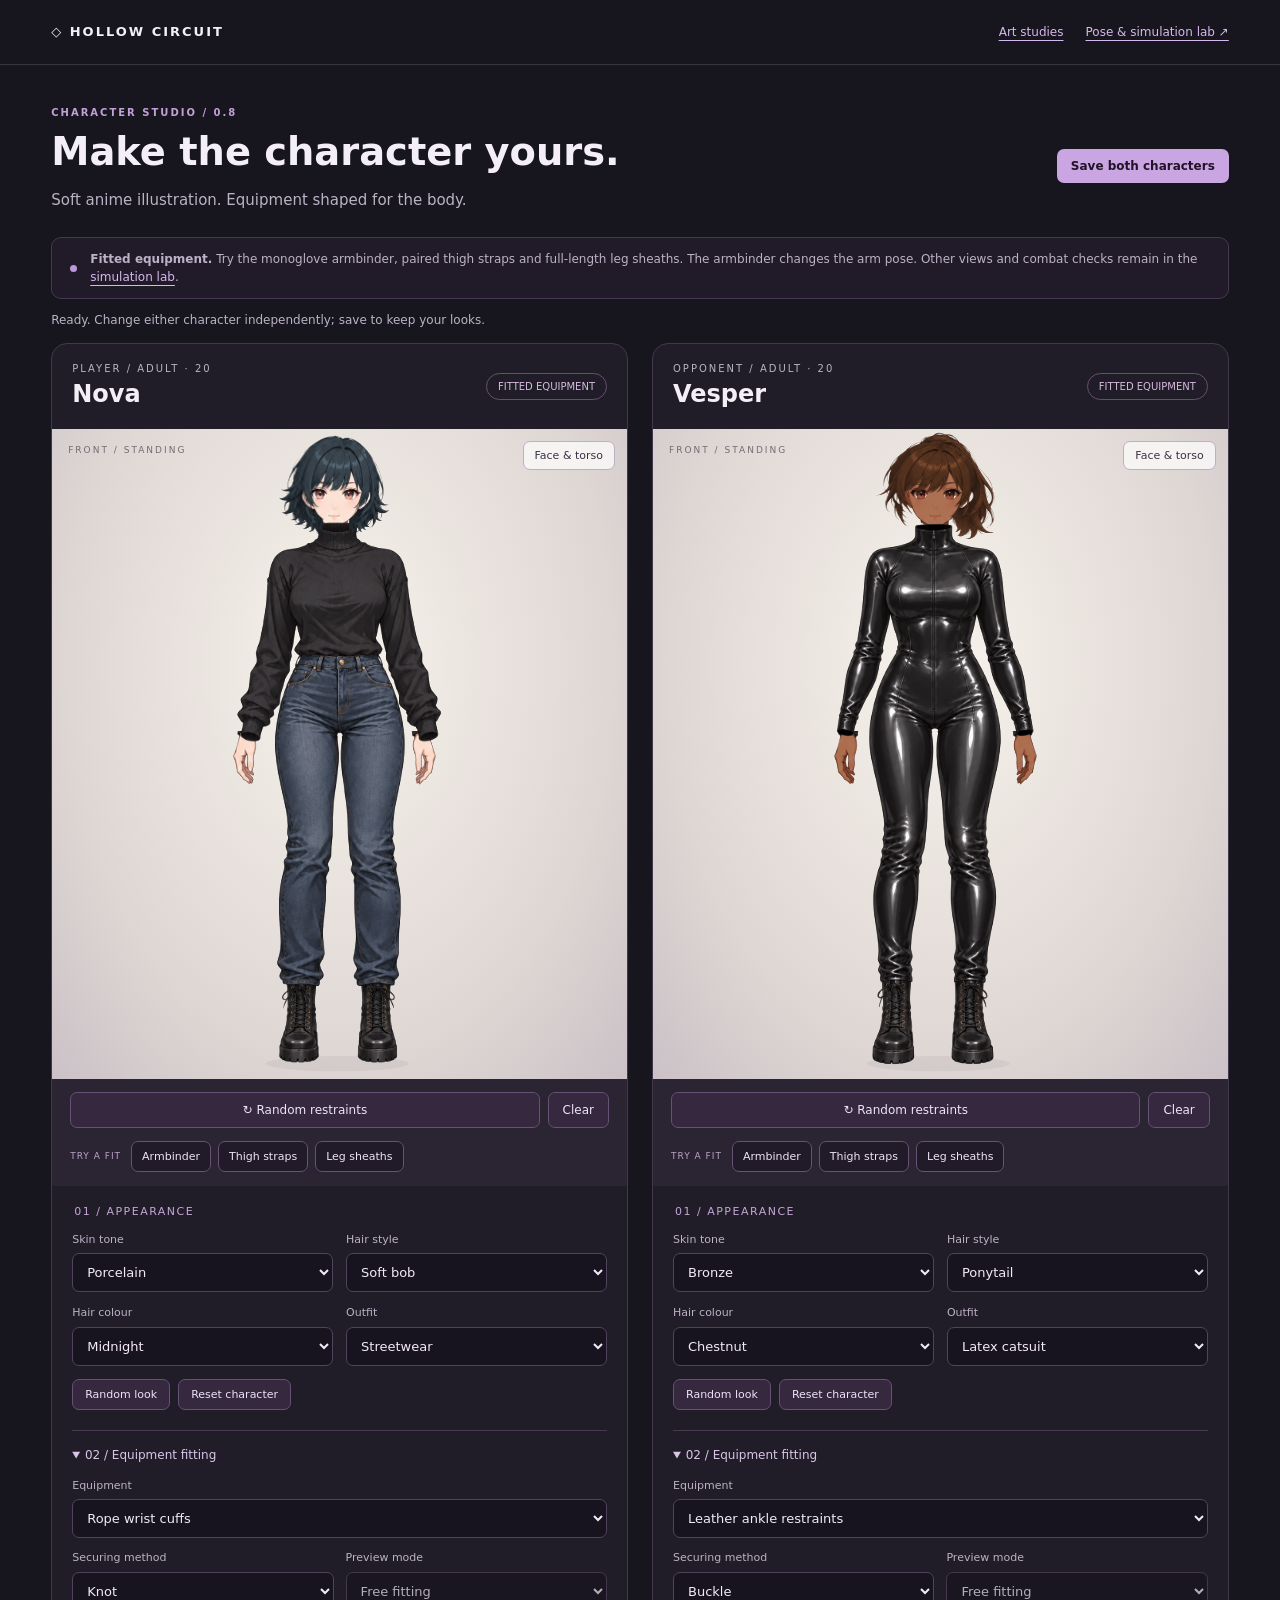
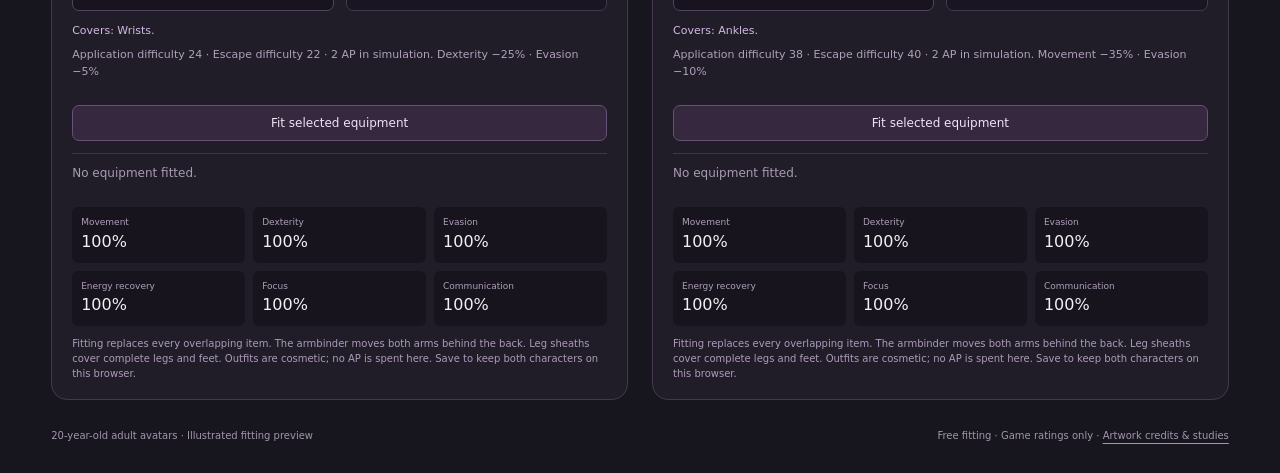
==== studio.html @ 05621943 "Replace generic bands with anatomical equipment and matching arm poses" ====
<!doctype html>
<html lang="en"><head><meta charset="utf-8"><meta name="viewport" content="width=device-width, initial-scale=1"><meta name="theme-color" content="#17151d"><title>Illustrated Studio · Hollow Circuit</title><link rel="stylesheet" href="studio.css?v=0.8"></head>
<body><header><a href="./">◇ HOLLOW CIRCUIT</a><nav><a href="previews/neutral-wardrobe.html">Art studies</a><a href="./">Pose & simulation lab ↗</a></nav></header>
<main><div class="intro"><div><p class="eyebrow">CHARACTER STUDIO / 0.8</p><h1>Make the character yours.</h1><p>Soft anime illustration. Equipment shaped for the body.</p></div><button id="save" class="primary" disabled>Save both characters</button></div>
<div class="studio-note"><span class="dot"></span><p><strong>Fitted equipment.</strong> Try the monoglove armbinder, paired thigh straps and full-length leg sheaths. The armbinder changes the arm pose. Other views and combat checks remain in the <a href="./">simulation lab</a>.</p></div>
<p id="status" role="status">Loading illustration layers…</p><button id="retry" hidden>Retry loading</button><div id="characters" class="characters"></div>
<noscript><p>Enable JavaScript to customize the characters. The <a href="previews/neutral-wardrobe.html">art studies</a> are available without it.</p></noscript>
<footer><span>20-year-old adult avatars · Illustrated fitting preview</span><span>Free fitting · Game ratings only · <a href="previews/neutral-wardrobe.html">Artwork credits & studies</a></span></footer></main>
<script src="wardrobe.js?v=0.6"></script><script src="restraints.js?v=0.6"></script><script src="fitted-equipment.js?v=0.8"></script><script src="illustrated-avatar.js?v=0.8"></script><script src="studio.js?v=0.8"></script></body></html>
---- studio.css ----
*{box-sizing:border-box}body{margin:0;background:#17151d;color:#f4eff7;font:15px/1.5 system-ui,sans-serif}a{color:#d7b8ee;text-underline-offset:4px}header{display:flex;justify-content:space-between;align-items:center;gap:20px;padding:22px 4vw;border-bottom:1px solid #39323f}header>a{color:#f4eff7;font-size:13px;font-weight:700;letter-spacing:2px;text-decoration:none}nav{display:flex;gap:22px;font-size:12px}main{max-width:1500px;margin:auto;padding:30px 4vw}.intro{display:flex;justify-content:space-between;align-items:center;gap:20px}.eyebrow{color:#c1a1d6;font-size:10px;letter-spacing:2px;font-weight:700}h1{font-size:clamp(28px,3vw,43px);line-height:1.15;margin:10px 0}p{color:#bcb2c6}.intro p:last-child{margin-bottom:26px}.studio-note{display:flex;align-items:center;gap:13px;border:1px solid #46384f;background:#211b29;border-radius:10px;padding:12px 18px;font-size:12px}.studio-note p{margin:0}.dot{width:7px;height:7px;background:#ba99d4;border-radius:50%;flex-shrink:0}#status{font-size:12px;min-height:20px}.characters{display:grid;grid-template-columns:repeat(2,minmax(0,1fr));gap:24px}.character{min-width:0;border:1px solid #42384c;border-radius:16px;overflow:hidden;background:#211d28}.card-head{display:flex;align-items:center;justify-content:space-between;padding:17px 20px}.card-head h2{font-size:24px;margin:0}.card-head p{margin:0;font-size:10px;letter-spacing:2px}.badge{border:1px solid #64516e;border-radius:20px;padding:5px 11px;font-size:10px;color:#d6badf}.stage{position:relative;display:flex;justify-content:center;background:radial-gradient(ellipse at 50% 36%,#f7f3ec 0,#ded6d3 68%,#cbc1c7 100%);height:650px;overflow:hidden}.stage svg{width:100%;height:100%;display:block}.stage-label{position:absolute;left:16px;top:15px;color:#776975;font-size:9px;letter-spacing:2px;pointer-events:none}.zoom{position:absolute;right:12px;top:12px;background:#ffffffb8;color:#3d3045;border-color:#bcb0c3;font-size:11px;padding:7px 11px}.preview-actions{display:flex;gap:8px;padding:13px 18px;background:#2b2433}.preview-actions button:first-child{flex:1}.editor{padding:18px 20px}fieldset{border:0;padding:0;margin:0 0 20px;min-width:0}legend{font-size:11px;text-transform:uppercase;letter-spacing:1.5px;color:#c4a6d8;margin-bottom:11px}.controls{display:grid;grid-template-columns:1fr 1fr;gap:13px}label{display:flex;flex-direction:column;gap:5px;font-size:11px;color:#bdb0c7}select{width:100%;min-width:0;padding:10px 30px 10px 10px;border:1px solid #51435d;border-radius:7px;background:#18141f;color:#f3eaf9;font:13px system-ui}button{border:1px solid #655274;border-radius:7px;background:#35283f;color:#efe4f6;padding:10px 14px;font:12px system-ui;cursor:pointer}button:hover{background:#4c385c}button:disabled{opacity:.45;cursor:wait}.primary{background:#c9a5e2;color:#211329;border:0;font-weight:700}.primary:hover{background:#dfc0f3}.small-actions{display:flex;gap:8px;margin-top:13px}.small-actions button{font-size:11px;padding:8px 12px}button:focus-visible,a:focus-visible,select:focus-visible,summary:focus-visible{outline:3px solid #e5c5fc;outline-offset:3px}.equipment-heading{font-size:12px;margin:0 0 10px}.fit-row{display:grid;grid-template-columns:1fr 1fr;gap:12px}.fit-row label:first-child{grid-column:1/-1}.fit-button{width:100%;margin:12px 0}.rating{font-size:11px;color:#afa0ba;margin:5px 0 12px;min-height:34px}.equipped{padding:0;margin:0;list-style:none}.equipped li{display:flex;align-items:center;justify-content:space-between;gap:8px;padding:10px 0;border-top:1px solid #403447;font-size:12px}.equipped small{display:block;font-size:10px;color:#b5a6bf}.equipped button{padding:6px 9px;font-size:11px;background:transparent}.empty{font-size:12px;color:#a99ab3;padding:9px 0}.stats{display:grid;grid-template-columns:repeat(3,1fr);gap:8px;margin:15px 0 0}.stat{padding:9px;background:#18141e;border-radius:6px}.stat span{display:block;color:#ae9fba;font-size:9px}.stat strong{font-size:16px;font-weight:500}.editor details{border-top:1px solid #47394f;padding-top:15px}.editor summary{cursor:pointer;font-size:12px;color:#dac5e9;margin-bottom:14px}.helper{font-size:10px;color:#ac9bb9;margin-bottom:0}footer{display:flex;justify-content:space-between;gap:15px;margin-top:28px;font-size:10px;color:#a395ae}footer a{color:inherit}@media(min-width:1400px){.stage{height:720px}}@media(max-width:800px){header{align-items:flex-start}nav{flex-direction:column;gap:6px;text-align:right}.characters{grid-template-columns:1fr;max-width:590px;margin:auto}.stage{height:640px}.intro{align-items:flex-start}.intro .primary{margin-top:12px;max-width:120px}.studio-note{align-items:flex-start}main{padding:24px 14px}footer{flex-direction:column}}@media(max-width:400px){.stage{height:570px}.editor{padding:16px}.intro{flex-direction:column;gap:0}.intro .primary{max-width:none;margin:0 0 20px}.card-head{padding:14px 16px}nav{font-size:10px}header>a{font-size:11px;max-width:160px}.stats{gap:5px}}
.quick-fit{display:flex;align-items:center;flex-wrap:wrap;gap:7px;padding:0 18px 14px;background:#2b2433}.quick-fit>span{font-size:9px;letter-spacing:1px;color:#baa5c8;margin-right:3px}.quick-fit button{padding:8px 10px;font-size:11px;background:#201a29}.quick-fit button[aria-pressed=true]{background:#c9a5e2;color:#24182c}.coverage{color:#d3b9e3;font-size:11px;margin:12px 0 8px}.equipment-detail{margin:0 0 16px}.equipment-detail img{display:block;width:100%;max-height:420px;object-fit:contain;background:#d9d1d5;border-radius:9px}.equipment-detail p{font-size:11px}.equipment-detail details{border:1px solid #51415d;padding:12px;border-radius:9px}.equipment-detail summary{margin:0}.equipment-detail details[open] summary{margin-bottom:12px}
.rear-inset{position:absolute;right:12px;top:75px;width:92px;background:#eae3e6e8;border:1px solid #baabbf;padding:7px;box-shadow:0 4px 18px #38293c15}.rear-inset:hover{background:#f6f0f5}.rear-inset img{width:100%;height:175px;object-fit:contain;display:block}.rear-inset span{display:block;font-size:8px;color:#65526d;line-height:1.4;margin-top:6px}.rear-inset[hidden]{display:none}@media(max-width:500px){.rear-inset{width:64px;right:7px;top:68px;padding:5px}.rear-inset img{height:120px}.rear-inset span{font-size:7px}}
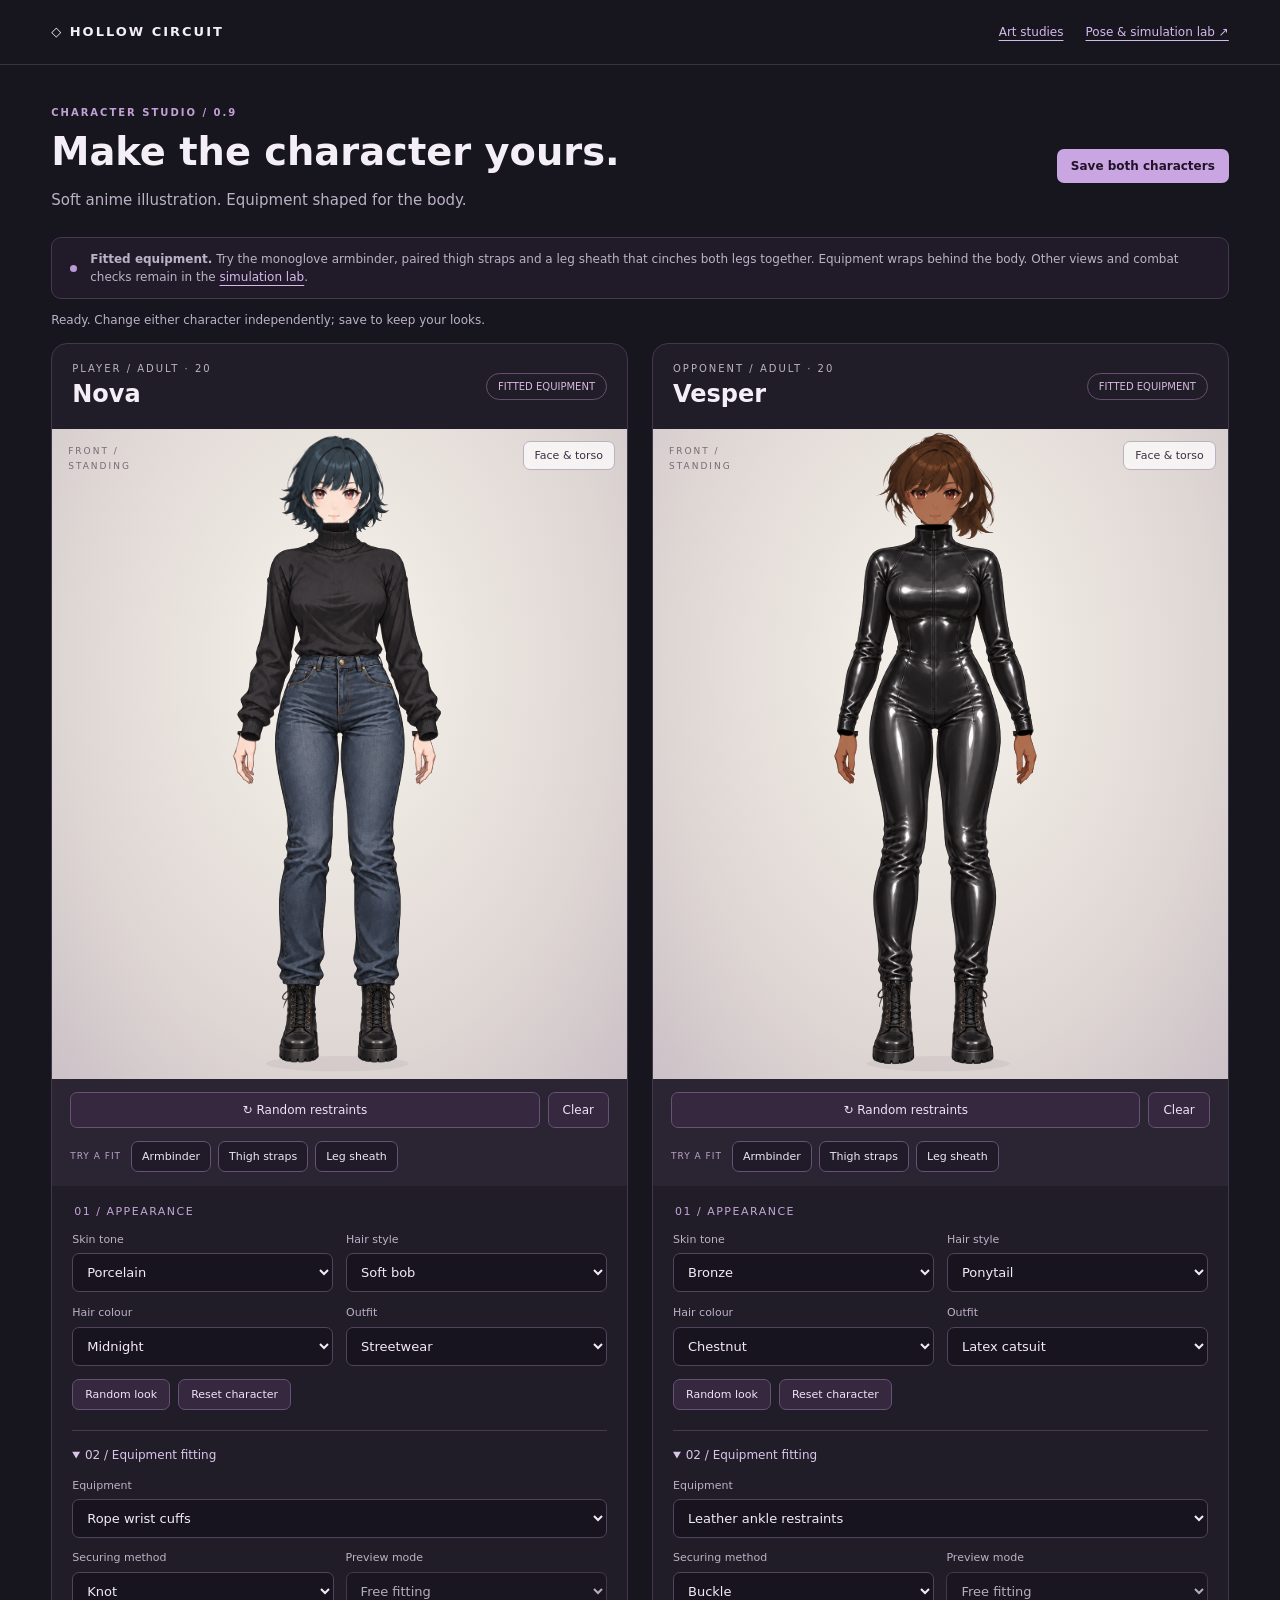
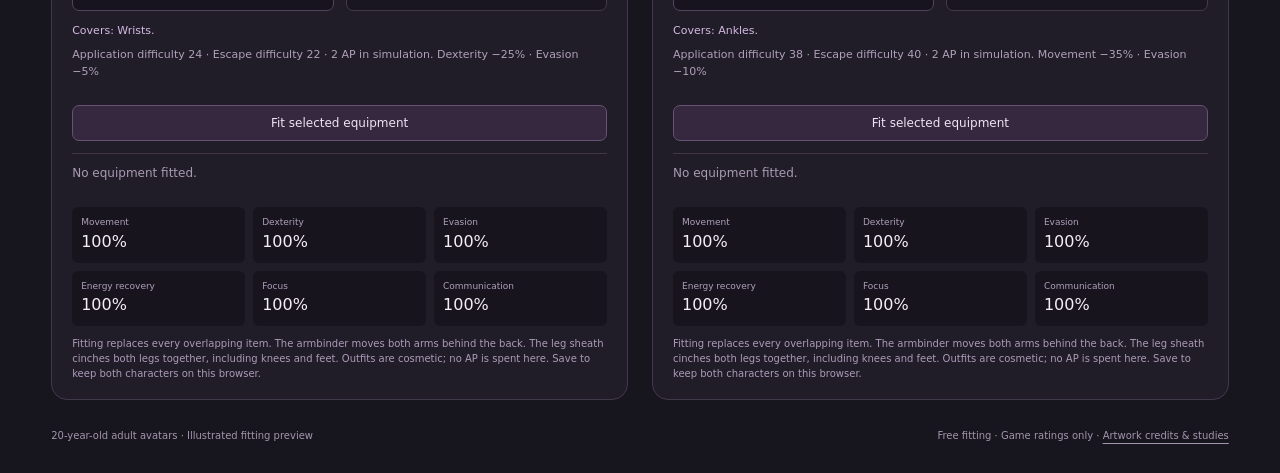
==== commit 8370a9df: "Fix equipment occlusion and cinch the full leg sheath" ====
--- a/studio.html
+++ b/studio.html
@@ -1,9 +1,9 @@
 <!doctype html>
-<html lang="en"><head><meta charset="utf-8"><meta name="viewport" content="width=device-width, initial-scale=1"><meta name="theme-color" content="#17151d"><title>Illustrated Studio · Hollow Circuit</title><link rel="stylesheet" href="studio.css?v=0.8"></head>
+<html lang="en"><head><meta charset="utf-8"><meta name="viewport" content="width=device-width, initial-scale=1"><meta name="theme-color" content="#17151d"><title>Illustrated Studio · Hollow Circuit</title><link rel="stylesheet" href="studio.css?v=0.9"></head>
 <body><header><a href="./">◇ HOLLOW CIRCUIT</a><nav><a href="previews/neutral-wardrobe.html">Art studies</a><a href="./">Pose & simulation lab ↗</a></nav></header>
-<main><div class="intro"><div><p class="eyebrow">CHARACTER STUDIO / 0.8</p><h1>Make the character yours.</h1><p>Soft anime illustration. Equipment shaped for the body.</p></div><button id="save" class="primary" disabled>Save both characters</button></div>
-<div class="studio-note"><span class="dot"></span><p><strong>Fitted equipment.</strong> Try the monoglove armbinder, paired thigh straps and full-length leg sheaths. The armbinder changes the arm pose. Other views and combat checks remain in the <a href="./">simulation lab</a>.</p></div>
+<main><div class="intro"><div><p class="eyebrow">CHARACTER STUDIO / 0.9</p><h1>Make the character yours.</h1><p>Soft anime illustration. Equipment shaped for the body.</p></div><button id="save" class="primary" disabled>Save both characters</button></div>
+<div class="studio-note"><span class="dot"></span><p><strong>Fitted equipment.</strong> Try the monoglove armbinder, paired thigh straps and a leg sheath that cinches both legs together. Equipment wraps behind the body. Other views and combat checks remain in the <a href="./">simulation lab</a>.</p></div>
 <p id="status" role="status">Loading illustration layers…</p><button id="retry" hidden>Retry loading</button><div id="characters" class="characters"></div>
 <noscript><p>Enable JavaScript to customize the characters. The <a href="previews/neutral-wardrobe.html">art studies</a> are available without it.</p></noscript>
 <footer><span>20-year-old adult avatars · Illustrated fitting preview</span><span>Free fitting · Game ratings only · <a href="previews/neutral-wardrobe.html">Artwork credits & studies</a></span></footer></main>
-<script src="wardrobe.js?v=0.6"></script><script src="restraints.js?v=0.6"></script><script src="fitted-equipment.js?v=0.8"></script><script src="illustrated-avatar.js?v=0.8"></script><script src="studio.js?v=0.8"></script></body></html>
+<script src="wardrobe.js?v=0.6"></script><script src="restraints.js?v=0.6"></script><script src="fitted-equipment.js?v=0.9"></script><script src="illustrated-avatar.js?v=0.9"></script><script src="studio.js?v=0.9"></script></body></html>
--- a/studio.css
+++ b/studio.css
@@ -1,3 +1,4 @@
 *{box-sizing:border-box}body{margin:0;background:#17151d;color:#f4eff7;font:15px/1.5 system-ui,sans-serif}a{color:#d7b8ee;text-underline-offset:4px}header{display:flex;justify-content:space-between;align-items:center;gap:20px;padding:22px 4vw;border-bottom:1px solid #39323f}header>a{color:#f4eff7;font-size:13px;font-weight:700;letter-spacing:2px;text-decoration:none}nav{display:flex;gap:22px;font-size:12px}main{max-width:1500px;margin:auto;padding:30px 4vw}.intro{display:flex;justify-content:space-between;align-items:center;gap:20px}.eyebrow{color:#c1a1d6;font-size:10px;letter-spacing:2px;font-weight:700}h1{font-size:clamp(28px,3vw,43px);line-height:1.15;margin:10px 0}p{color:#bcb2c6}.intro p:last-child{margin-bottom:26px}.studio-note{display:flex;align-items:center;gap:13px;border:1px solid #46384f;background:#211b29;border-radius:10px;padding:12px 18px;font-size:12px}.studio-note p{margin:0}.dot{width:7px;height:7px;background:#ba99d4;border-radius:50%;flex-shrink:0}#status{font-size:12px;min-height:20px}.characters{display:grid;grid-template-columns:repeat(2,minmax(0,1fr));gap:24px}.character{min-width:0;border:1px solid #42384c;border-radius:16px;overflow:hidden;background:#211d28}.card-head{display:flex;align-items:center;justify-content:space-between;padding:17px 20px}.card-head h2{font-size:24px;margin:0}.card-head p{margin:0;font-size:10px;letter-spacing:2px}.badge{border:1px solid #64516e;border-radius:20px;padding:5px 11px;font-size:10px;color:#d6badf}.stage{position:relative;display:flex;justify-content:center;background:radial-gradient(ellipse at 50% 36%,#f7f3ec 0,#ded6d3 68%,#cbc1c7 100%);height:650px;overflow:hidden}.stage svg{width:100%;height:100%;display:block}.stage-label{position:absolute;left:16px;top:15px;color:#776975;font-size:9px;letter-spacing:2px;pointer-events:none}.zoom{position:absolute;right:12px;top:12px;background:#ffffffb8;color:#3d3045;border-color:#bcb0c3;font-size:11px;padding:7px 11px}.preview-actions{display:flex;gap:8px;padding:13px 18px;background:#2b2433}.preview-actions button:first-child{flex:1}.editor{padding:18px 20px}fieldset{border:0;padding:0;margin:0 0 20px;min-width:0}legend{font-size:11px;text-transform:uppercase;letter-spacing:1.5px;color:#c4a6d8;margin-bottom:11px}.controls{display:grid;grid-template-columns:1fr 1fr;gap:13px}label{display:flex;flex-direction:column;gap:5px;font-size:11px;color:#bdb0c7}select{width:100%;min-width:0;padding:10px 30px 10px 10px;border:1px solid #51435d;border-radius:7px;background:#18141f;color:#f3eaf9;font:13px system-ui}button{border:1px solid #655274;border-radius:7px;background:#35283f;color:#efe4f6;padding:10px 14px;font:12px system-ui;cursor:pointer}button:hover{background:#4c385c}button:disabled{opacity:.45;cursor:wait}.primary{background:#c9a5e2;color:#211329;border:0;font-weight:700}.primary:hover{background:#dfc0f3}.small-actions{display:flex;gap:8px;margin-top:13px}.small-actions button{font-size:11px;padding:8px 12px}button:focus-visible,a:focus-visible,select:focus-visible,summary:focus-visible{outline:3px solid #e5c5fc;outline-offset:3px}.equipment-heading{font-size:12px;margin:0 0 10px}.fit-row{display:grid;grid-template-columns:1fr 1fr;gap:12px}.fit-row label:first-child{grid-column:1/-1}.fit-button{width:100%;margin:12px 0}.rating{font-size:11px;color:#afa0ba;margin:5px 0 12px;min-height:34px}.equipped{padding:0;margin:0;list-style:none}.equipped li{display:flex;align-items:center;justify-content:space-between;gap:8px;padding:10px 0;border-top:1px solid #403447;font-size:12px}.equipped small{display:block;font-size:10px;color:#b5a6bf}.equipped button{padding:6px 9px;font-size:11px;background:transparent}.empty{font-size:12px;color:#a99ab3;padding:9px 0}.stats{display:grid;grid-template-columns:repeat(3,1fr);gap:8px;margin:15px 0 0}.stat{padding:9px;background:#18141e;border-radius:6px}.stat span{display:block;color:#ae9fba;font-size:9px}.stat strong{font-size:16px;font-weight:500}.editor details{border-top:1px solid #47394f;padding-top:15px}.editor summary{cursor:pointer;font-size:12px;color:#dac5e9;margin-bottom:14px}.helper{font-size:10px;color:#ac9bb9;margin-bottom:0}footer{display:flex;justify-content:space-between;gap:15px;margin-top:28px;font-size:10px;color:#a395ae}footer a{color:inherit}@media(min-width:1400px){.stage{height:720px}}@media(max-width:800px){header{align-items:flex-start}nav{flex-direction:column;gap:6px;text-align:right}.characters{grid-template-columns:1fr;max-width:590px;margin:auto}.stage{height:640px}.intro{align-items:flex-start}.intro .primary{margin-top:12px;max-width:120px}.studio-note{align-items:flex-start}main{padding:24px 14px}footer{flex-direction:column}}@media(max-width:400px){.stage{height:570px}.editor{padding:16px}.intro{flex-direction:column;gap:0}.intro .primary{max-width:none;margin:0 0 20px}.card-head{padding:14px 16px}nav{font-size:10px}header>a{font-size:11px;max-width:160px}.stats{gap:5px}}
 .quick-fit{display:flex;align-items:center;flex-wrap:wrap;gap:7px;padding:0 18px 14px;background:#2b2433}.quick-fit>span{font-size:9px;letter-spacing:1px;color:#baa5c8;margin-right:3px}.quick-fit button{padding:8px 10px;font-size:11px;background:#201a29}.quick-fit button[aria-pressed=true]{background:#c9a5e2;color:#24182c}.coverage{color:#d3b9e3;font-size:11px;margin:12px 0 8px}.equipment-detail{margin:0 0 16px}.equipment-detail img{display:block;width:100%;max-height:420px;object-fit:contain;background:#d9d1d5;border-radius:9px}.equipment-detail p{font-size:11px}.equipment-detail details{border:1px solid #51415d;padding:12px;border-radius:9px}.equipment-detail summary{margin:0}.equipment-detail details[open] summary{margin-bottom:12px}
 .rear-inset{position:absolute;right:12px;top:75px;width:92px;background:#eae3e6e8;border:1px solid #baabbf;padding:7px;box-shadow:0 4px 18px #38293c15}.rear-inset:hover{background:#f6f0f5}.rear-inset img{width:100%;height:175px;object-fit:contain;display:block}.rear-inset span{display:block;font-size:8px;color:#65526d;line-height:1.4;margin-top:6px}.rear-inset[hidden]{display:none}@media(max-width:500px){.rear-inset{width:64px;right:7px;top:68px;padding:5px}.rear-inset img{height:120px}.rear-inset span{font-size:7px}}
+.stage-label{max-width:110px;line-height:1.6}
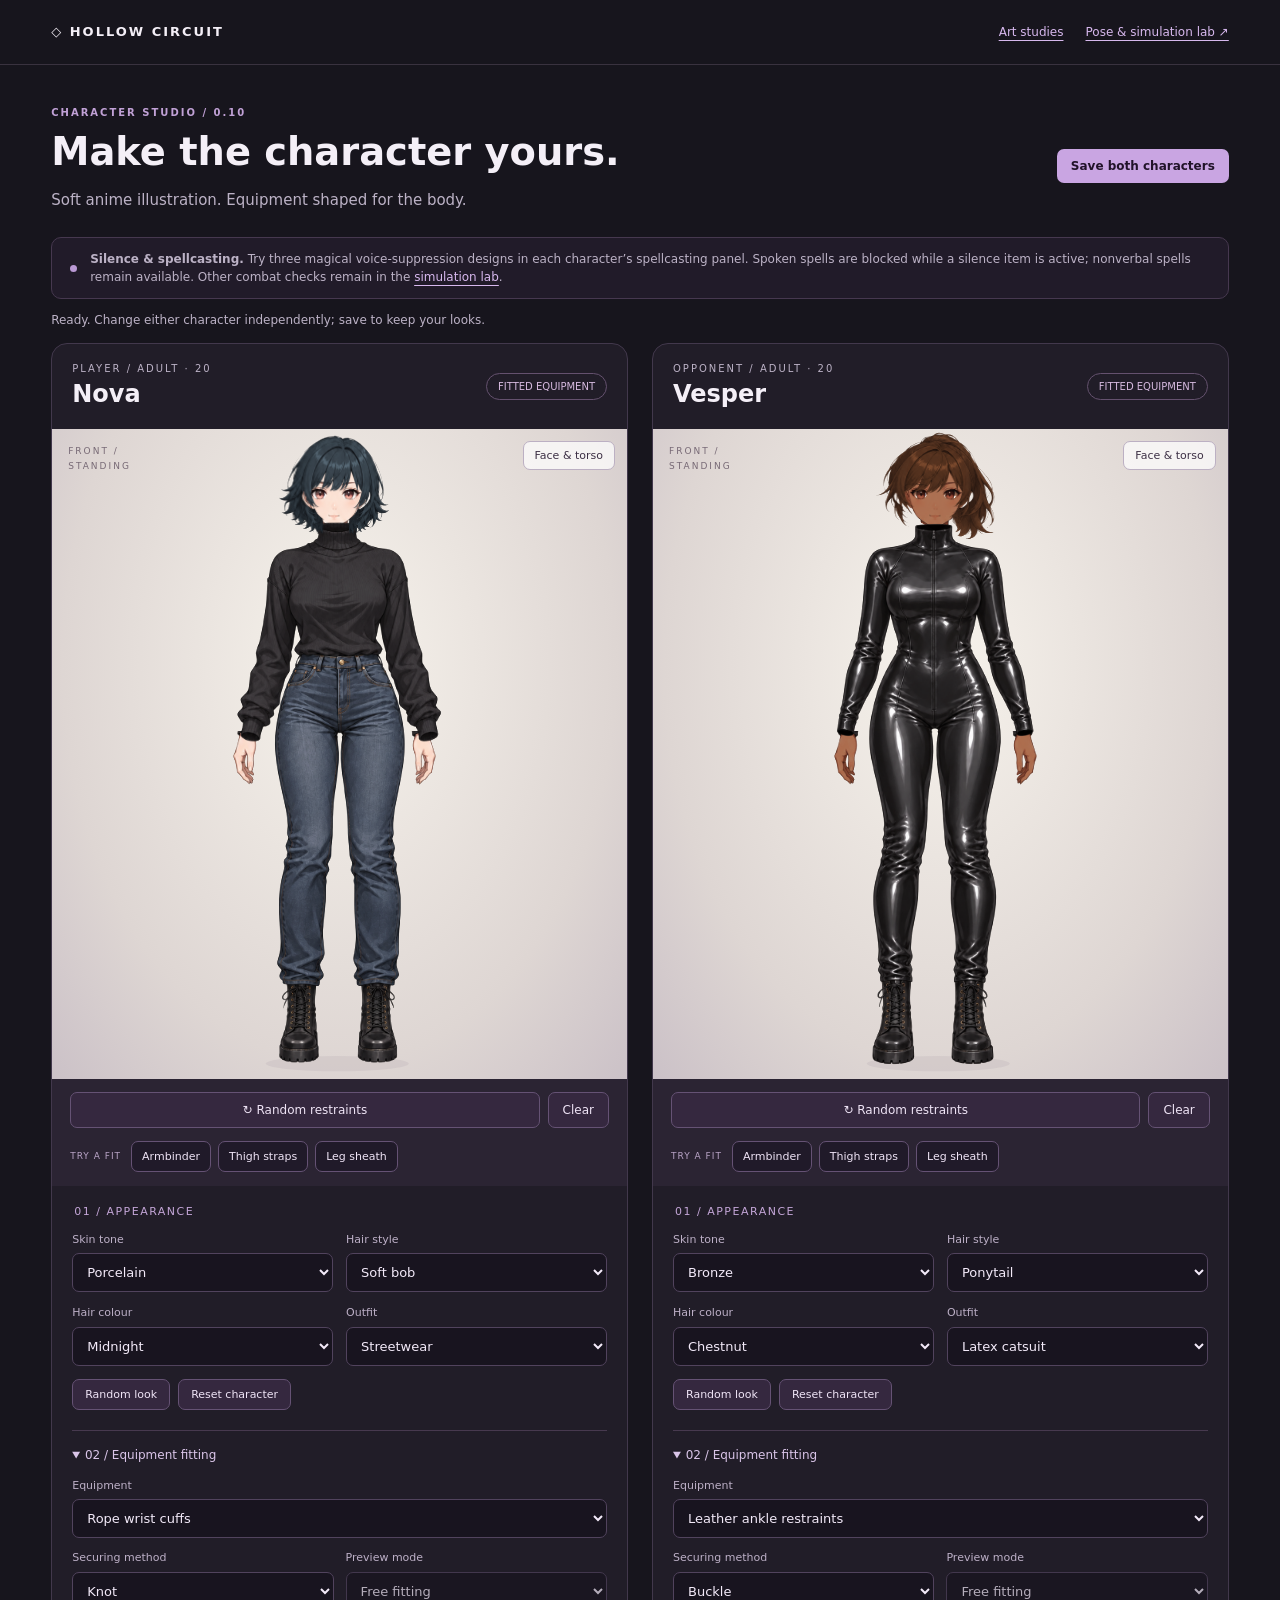
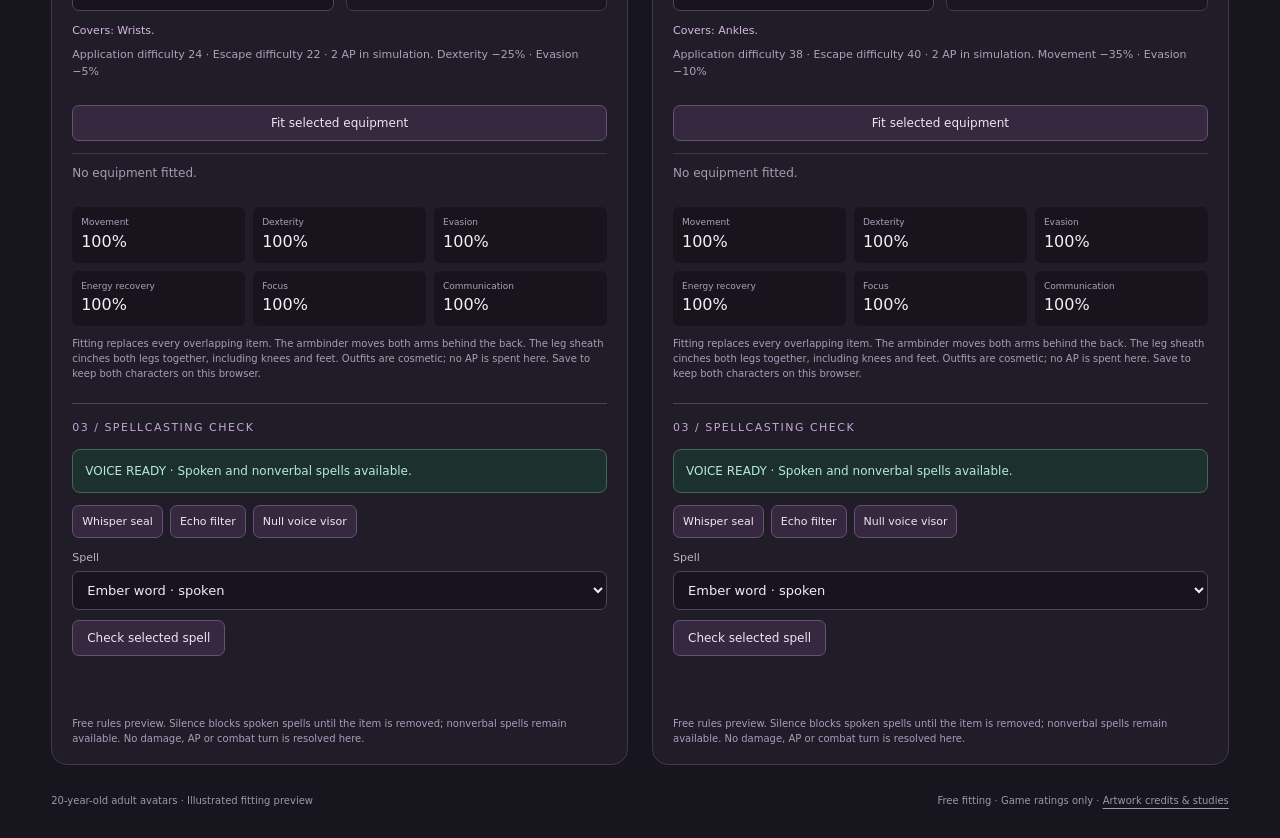
==== commit 104e5d81: "Add arcane silence equipment and spoken spell checks" ====
--- a/studio.html
+++ b/studio.html
@@ -1,9 +1,9 @@
 <!doctype html>
-<html lang="en"><head><meta charset="utf-8"><meta name="viewport" content="width=device-width, initial-scale=1"><meta name="theme-color" content="#17151d"><title>Illustrated Studio · Hollow Circuit</title><link rel="stylesheet" href="studio.css?v=0.9"></head>
+<html lang="en"><head><meta charset="utf-8"><meta name="viewport" content="width=device-width, initial-scale=1"><meta name="theme-color" content="#17151d"><title>Illustrated Studio · Hollow Circuit</title><link rel="stylesheet" href="studio.css?v=0.10"></head>
 <body><header><a href="./">◇ HOLLOW CIRCUIT</a><nav><a href="previews/neutral-wardrobe.html">Art studies</a><a href="./">Pose & simulation lab ↗</a></nav></header>
-<main><div class="intro"><div><p class="eyebrow">CHARACTER STUDIO / 0.9</p><h1>Make the character yours.</h1><p>Soft anime illustration. Equipment shaped for the body.</p></div><button id="save" class="primary" disabled>Save both characters</button></div>
-<div class="studio-note"><span class="dot"></span><p><strong>Fitted equipment.</strong> Try the monoglove armbinder, paired thigh straps and a leg sheath that cinches both legs together. Equipment wraps behind the body. Other views and combat checks remain in the <a href="./">simulation lab</a>.</p></div>
+<main><div class="intro"><div><p class="eyebrow">CHARACTER STUDIO / 0.10</p><h1>Make the character yours.</h1><p>Soft anime illustration. Equipment shaped for the body.</p></div><button id="save" class="primary" disabled>Save both characters</button></div>
+<div class="studio-note"><span class="dot"></span><p><strong>Silence & spellcasting.</strong> Try three magical voice-suppression designs in each character’s spellcasting panel. Spoken spells are blocked while a silence item is active; nonverbal spells remain available. Other combat checks remain in the <a href="./">simulation lab</a>.</p></div>
 <p id="status" role="status">Loading illustration layers…</p><button id="retry" hidden>Retry loading</button><div id="characters" class="characters"></div>
 <noscript><p>Enable JavaScript to customize the characters. The <a href="previews/neutral-wardrobe.html">art studies</a> are available without it.</p></noscript>
 <footer><span>20-year-old adult avatars · Illustrated fitting preview</span><span>Free fitting · Game ratings only · <a href="previews/neutral-wardrobe.html">Artwork credits & studies</a></span></footer></main>
-<script src="wardrobe.js?v=0.6"></script><script src="restraints.js?v=0.6"></script><script src="fitted-equipment.js?v=0.9"></script><script src="illustrated-avatar.js?v=0.9"></script><script src="studio.js?v=0.9"></script></body></html>
+<script src="wardrobe.js?v=0.6"></script><script src="restraints.js?v=0.6"></script><script src="spellcasting.js?v=0.10"></script><script src="fitted-equipment.js?v=0.10"></script><script src="illustrated-avatar.js?v=0.10"></script><script src="studio.js?v=0.10"></script></body></html>
--- a/studio.css
+++ b/studio.css
@@ -2,3 +2,4 @@
 .quick-fit{display:flex;align-items:center;flex-wrap:wrap;gap:7px;padding:0 18px 14px;background:#2b2433}.quick-fit>span{font-size:9px;letter-spacing:1px;color:#baa5c8;margin-right:3px}.quick-fit button{padding:8px 10px;font-size:11px;background:#201a29}.quick-fit button[aria-pressed=true]{background:#c9a5e2;color:#24182c}.coverage{color:#d3b9e3;font-size:11px;margin:12px 0 8px}.equipment-detail{margin:0 0 16px}.equipment-detail img{display:block;width:100%;max-height:420px;object-fit:contain;background:#d9d1d5;border-radius:9px}.equipment-detail p{font-size:11px}.equipment-detail details{border:1px solid #51415d;padding:12px;border-radius:9px}.equipment-detail summary{margin:0}.equipment-detail details[open] summary{margin-bottom:12px}
 .rear-inset{position:absolute;right:12px;top:75px;width:92px;background:#eae3e6e8;border:1px solid #baabbf;padding:7px;box-shadow:0 4px 18px #38293c15}.rear-inset:hover{background:#f6f0f5}.rear-inset img{width:100%;height:175px;object-fit:contain;display:block}.rear-inset span{display:block;font-size:8px;color:#65526d;line-height:1.4;margin-top:6px}.rear-inset[hidden]{display:none}@media(max-width:500px){.rear-inset{width:64px;right:7px;top:68px;padding:5px}.rear-inset img{height:120px}.rear-inset span{font-size:7px}}
 .stage-label{max-width:110px;line-height:1.6}
+.casting{margin-top:22px;border-top:1px solid #51415d;padding-top:16px}.casting h3{font-size:11px;letter-spacing:1.5px;text-transform:uppercase;font-weight:500;color:#c4a6d8;margin:0 0 12px}.casting-state{border:1px solid #42665c;background:#1c302d;color:#b6e9d6;border-radius:8px;padding:12px;font-size:12px}.casting-state[data-silenced=true]{background:#29243c;border-color:#77659e;color:#d9c6ff}.silence-presets{display:flex;flex-wrap:wrap;gap:7px;margin:12px 0}.silence-presets button{font-size:11px;padding:9px}.silence-presets button[aria-pressed=true]{background:#c9a5e2;color:#24182c}.casting>button{margin-top:10px}.cast-result{min-height:36px;font-size:12px;color:#e0c9f5}.cast-result[data-allowed=true]{color:#b6e9d6}
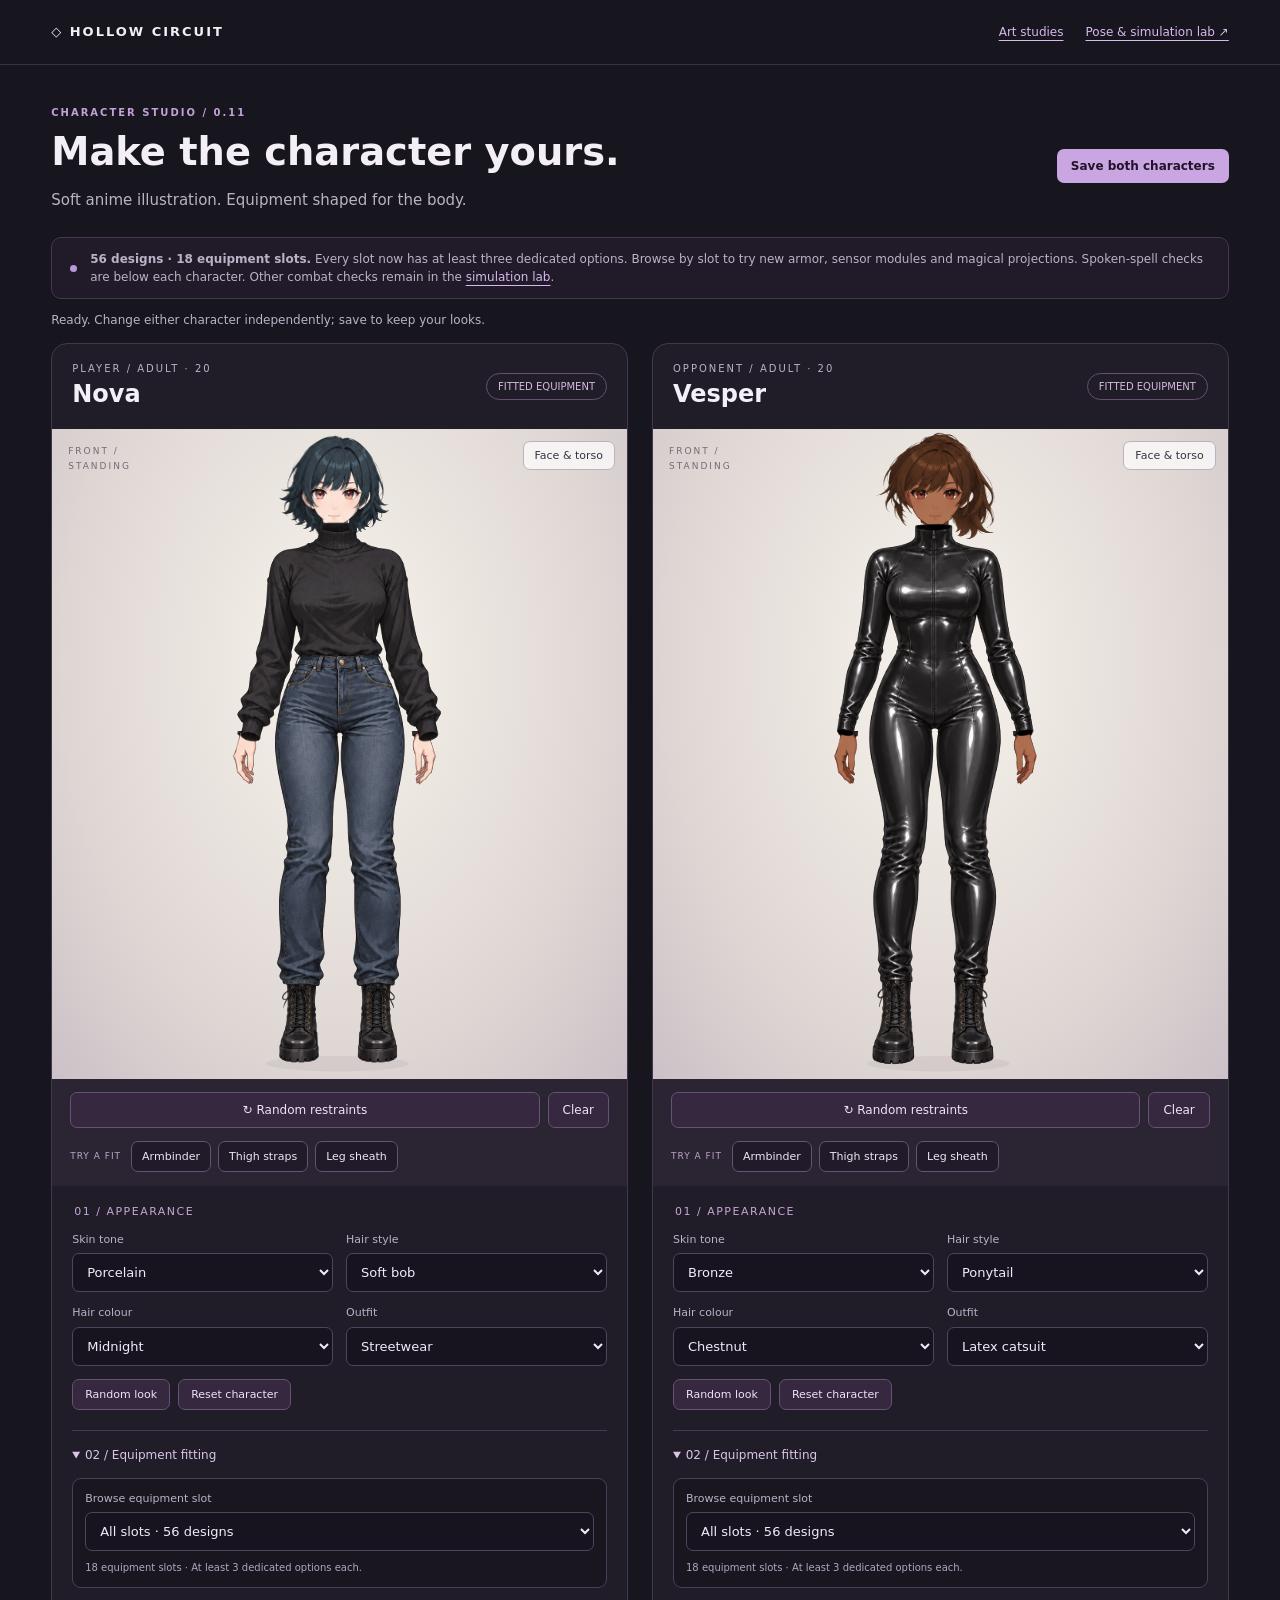
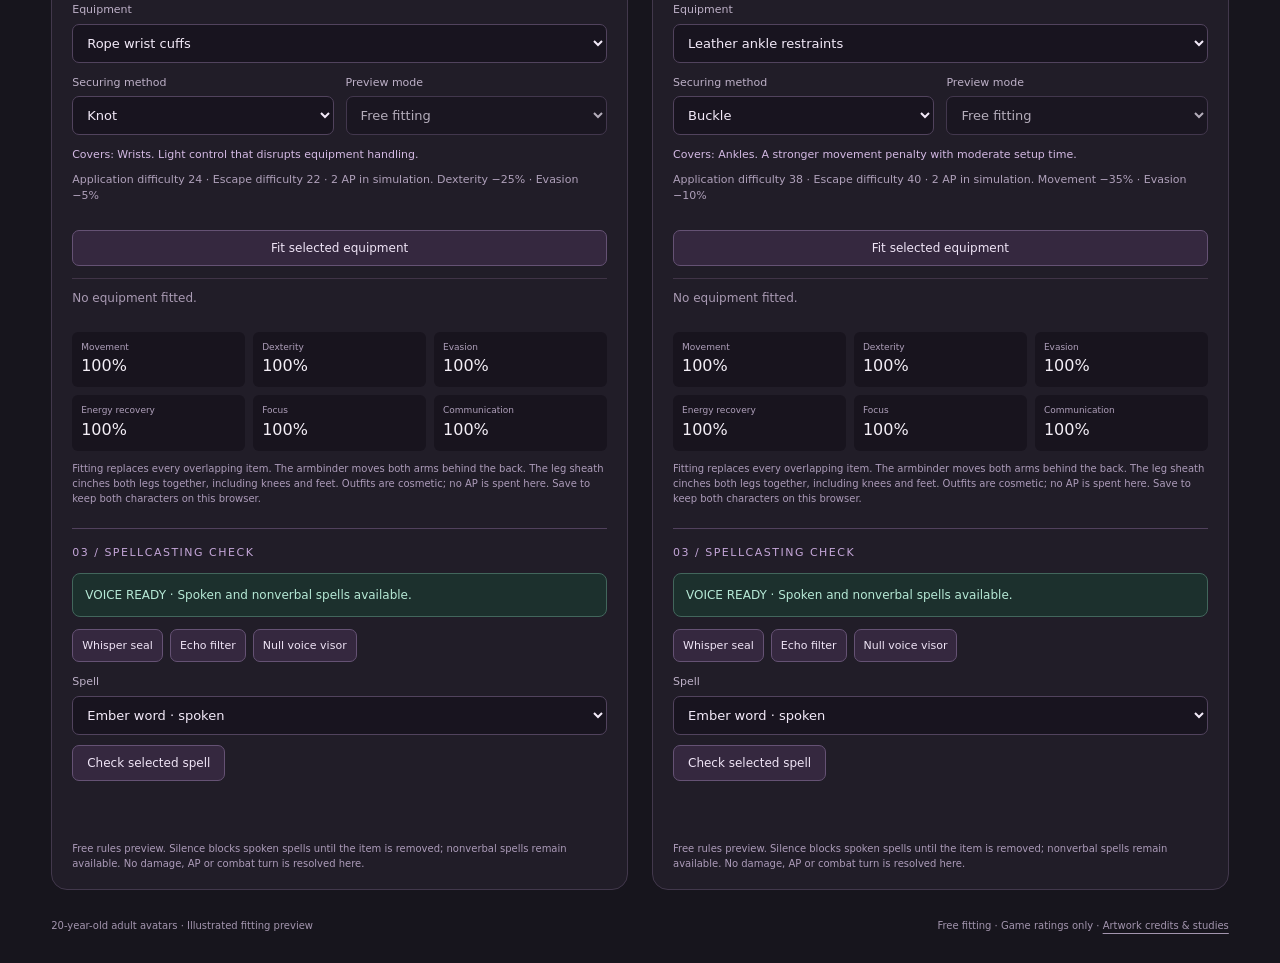
==== commit 07221ea3: "Add 33 slot-specific equipment designs and slot browsing" ====
--- a/studio.html
+++ b/studio.html
@@ -1,9 +1,9 @@
 <!doctype html>
-<html lang="en"><head><meta charset="utf-8"><meta name="viewport" content="width=device-width, initial-scale=1"><meta name="theme-color" content="#17151d"><title>Illustrated Studio · Hollow Circuit</title><link rel="stylesheet" href="studio.css?v=0.10"></head>
+<html lang="en"><head><meta charset="utf-8"><meta name="viewport" content="width=device-width, initial-scale=1"><meta name="theme-color" content="#17151d"><title>Illustrated Studio · Hollow Circuit</title><link rel="stylesheet" href="studio.css?v=0.11"></head>
 <body><header><a href="./">◇ HOLLOW CIRCUIT</a><nav><a href="previews/neutral-wardrobe.html">Art studies</a><a href="./">Pose & simulation lab ↗</a></nav></header>
-<main><div class="intro"><div><p class="eyebrow">CHARACTER STUDIO / 0.10</p><h1>Make the character yours.</h1><p>Soft anime illustration. Equipment shaped for the body.</p></div><button id="save" class="primary" disabled>Save both characters</button></div>
-<div class="studio-note"><span class="dot"></span><p><strong>Silence & spellcasting.</strong> Try three magical voice-suppression designs in each character’s spellcasting panel. Spoken spells are blocked while a silence item is active; nonverbal spells remain available. Other combat checks remain in the <a href="./">simulation lab</a>.</p></div>
+<main><div class="intro"><div><p class="eyebrow">CHARACTER STUDIO / 0.11</p><h1>Make the character yours.</h1><p>Soft anime illustration. Equipment shaped for the body.</p></div><button id="save" class="primary" disabled>Save both characters</button></div>
+<div class="studio-note"><span class="dot"></span><p><strong>56 designs · 18 equipment slots.</strong> Every slot now has at least three dedicated options. Browse by slot to try new armor, sensor modules and magical projections. Spoken-spell checks are below each character. Other combat checks remain in the <a href="./">simulation lab</a>.</p></div>
 <p id="status" role="status">Loading illustration layers…</p><button id="retry" hidden>Retry loading</button><div id="characters" class="characters"></div>
 <noscript><p>Enable JavaScript to customize the characters. The <a href="previews/neutral-wardrobe.html">art studies</a> are available without it.</p></noscript>
 <footer><span>20-year-old adult avatars · Illustrated fitting preview</span><span>Free fitting · Game ratings only · <a href="previews/neutral-wardrobe.html">Artwork credits & studies</a></span></footer></main>
-<script src="wardrobe.js?v=0.6"></script><script src="restraints.js?v=0.6"></script><script src="spellcasting.js?v=0.10"></script><script src="fitted-equipment.js?v=0.10"></script><script src="illustrated-avatar.js?v=0.10"></script><script src="studio.js?v=0.10"></script></body></html>
+<script src="wardrobe.js?v=0.6"></script><script src="restraints.js?v=0.6"></script><script src="spellcasting.js?v=0.10"></script><script src="dungeon-equipment.js?v=0.11"></script><script src="fitted-equipment.js?v=0.11"></script><script src="illustrated-avatar.js?v=0.11"></script><script src="studio.js?v=0.11"></script></body></html>
--- a/studio.css
+++ b/studio.css
@@ -2,4 +2,5 @@
 .quick-fit{display:flex;align-items:center;flex-wrap:wrap;gap:7px;padding:0 18px 14px;background:#2b2433}.quick-fit>span{font-size:9px;letter-spacing:1px;color:#baa5c8;margin-right:3px}.quick-fit button{padding:8px 10px;font-size:11px;background:#201a29}.quick-fit button[aria-pressed=true]{background:#c9a5e2;color:#24182c}.coverage{color:#d3b9e3;font-size:11px;margin:12px 0 8px}.equipment-detail{margin:0 0 16px}.equipment-detail img{display:block;width:100%;max-height:420px;object-fit:contain;background:#d9d1d5;border-radius:9px}.equipment-detail p{font-size:11px}.equipment-detail details{border:1px solid #51415d;padding:12px;border-radius:9px}.equipment-detail summary{margin:0}.equipment-detail details[open] summary{margin-bottom:12px}
 .rear-inset{position:absolute;right:12px;top:75px;width:92px;background:#eae3e6e8;border:1px solid #baabbf;padding:7px;box-shadow:0 4px 18px #38293c15}.rear-inset:hover{background:#f6f0f5}.rear-inset img{width:100%;height:175px;object-fit:contain;display:block}.rear-inset span{display:block;font-size:8px;color:#65526d;line-height:1.4;margin-top:6px}.rear-inset[hidden]{display:none}@media(max-width:500px){.rear-inset{width:64px;right:7px;top:68px;padding:5px}.rear-inset img{height:120px}.rear-inset span{font-size:7px}}
 .stage-label{max-width:110px;line-height:1.6}
+.slot-browser{padding:12px;background:#191620;border:1px solid #4c3e58;border-radius:9px;margin-bottom:14px}.slot-browser p{font-size:10px;margin:9px 0 0;color:#b5a4c1}.gear-detail{display:block;width:100%;height:220px;background:radial-gradient(ellipse,#dedde1,#999ba6);border-radius:8px;margin-bottom:10px}
 .casting{margin-top:22px;border-top:1px solid #51415d;padding-top:16px}.casting h3{font-size:11px;letter-spacing:1.5px;text-transform:uppercase;font-weight:500;color:#c4a6d8;margin:0 0 12px}.casting-state{border:1px solid #42665c;background:#1c302d;color:#b6e9d6;border-radius:8px;padding:12px;font-size:12px}.casting-state[data-silenced=true]{background:#29243c;border-color:#77659e;color:#d9c6ff}.silence-presets{display:flex;flex-wrap:wrap;gap:7px;margin:12px 0}.silence-presets button{font-size:11px;padding:9px}.silence-presets button[aria-pressed=true]{background:#c9a5e2;color:#24182c}.casting>button{margin-top:10px}.cast-result{min-height:36px;font-size:12px;color:#e0c9f5}.cast-result[data-allowed=true]{color:#b6e9d6}
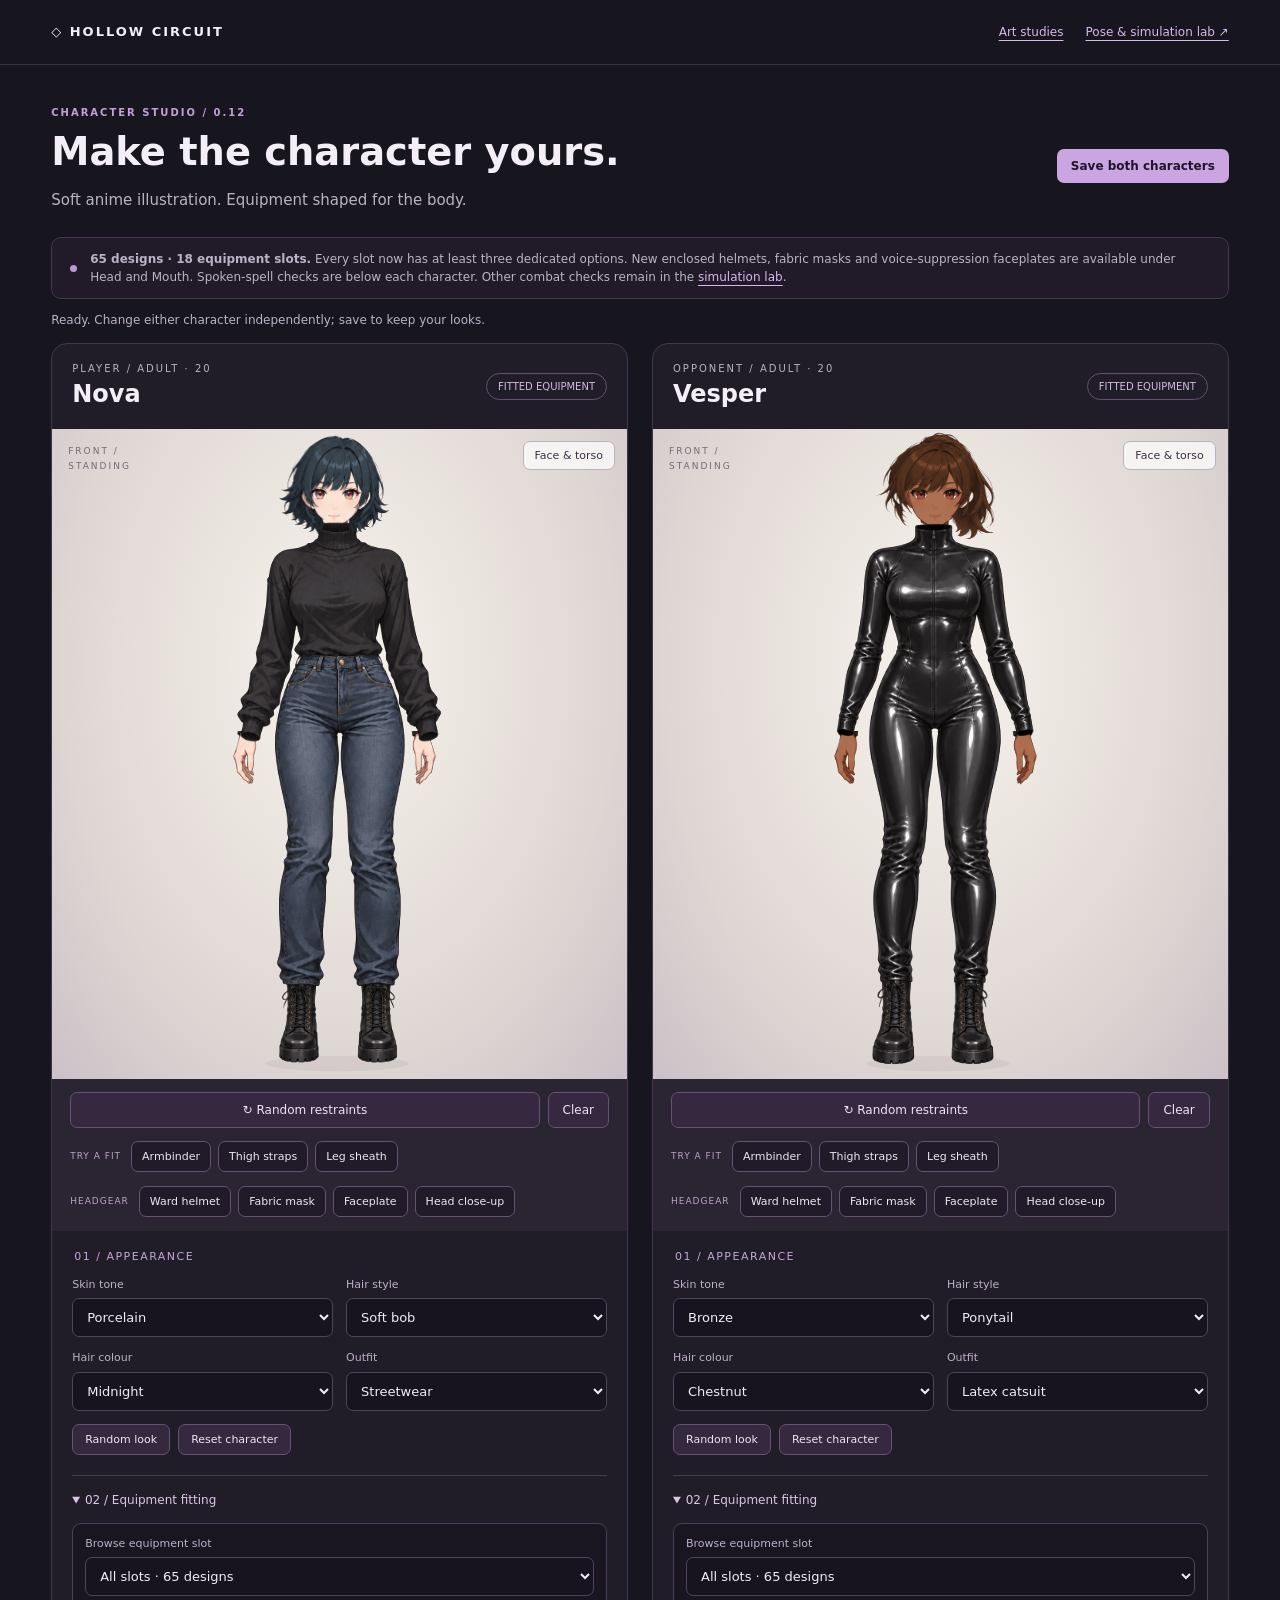
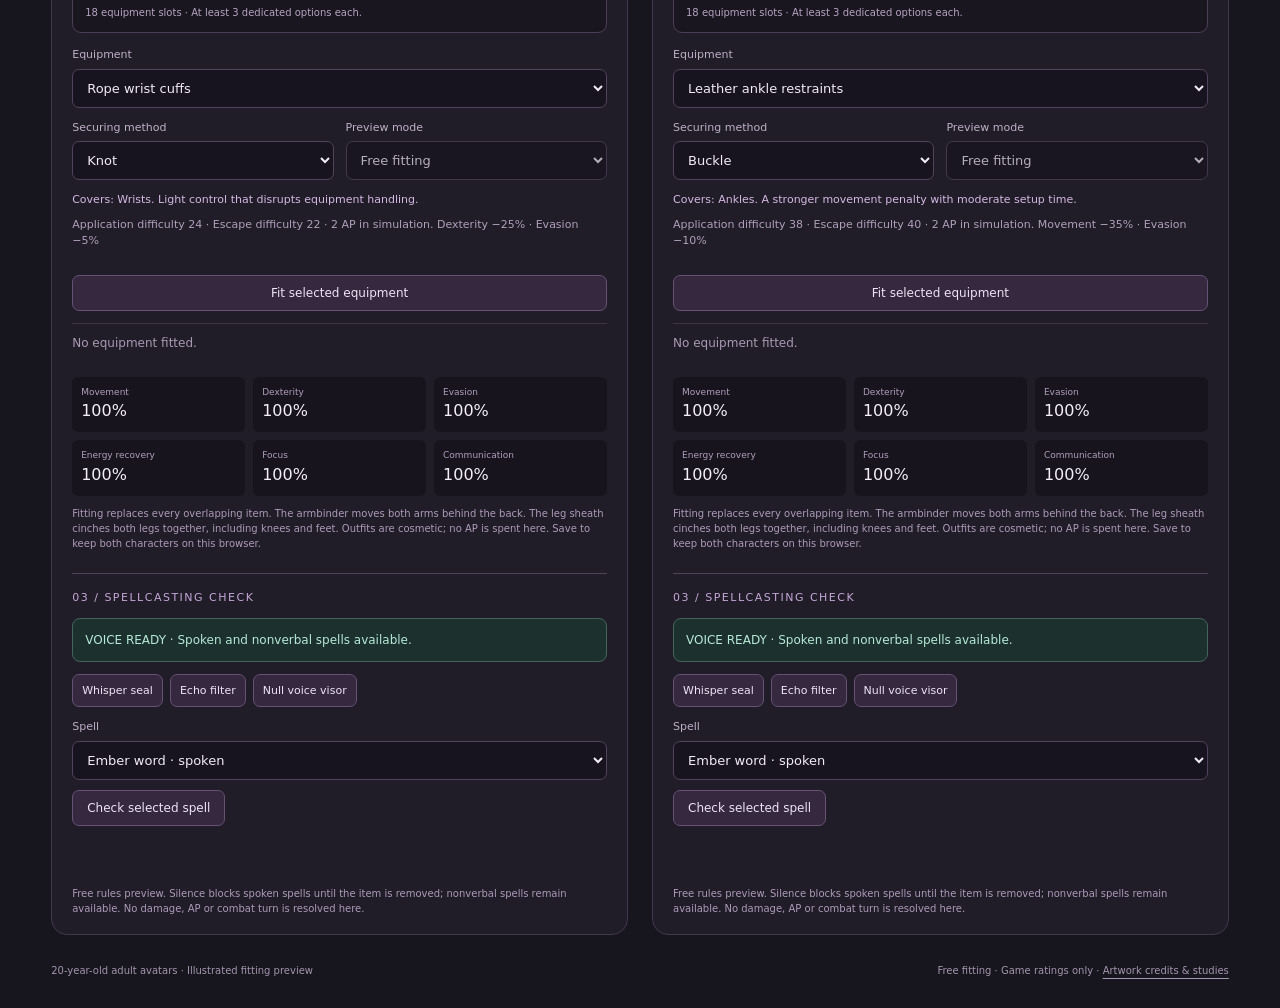
==== commit 70cd2ab1: "Add enclosed headgear, voice faceplates and head close-up" ====
--- a/studio.html
+++ b/studio.html
@@ -1,9 +1,9 @@
 <!doctype html>
-<html lang="en"><head><meta charset="utf-8"><meta name="viewport" content="width=device-width, initial-scale=1"><meta name="theme-color" content="#17151d"><title>Illustrated Studio · Hollow Circuit</title><link rel="stylesheet" href="studio.css?v=0.11"></head>
+<html lang="en"><head><meta charset="utf-8"><meta name="viewport" content="width=device-width, initial-scale=1"><meta name="theme-color" content="#17151d"><title>Illustrated Studio · Hollow Circuit</title><link rel="stylesheet" href="studio.css?v=0.12"></head>
 <body><header><a href="./">◇ HOLLOW CIRCUIT</a><nav><a href="previews/neutral-wardrobe.html">Art studies</a><a href="./">Pose & simulation lab ↗</a></nav></header>
-<main><div class="intro"><div><p class="eyebrow">CHARACTER STUDIO / 0.11</p><h1>Make the character yours.</h1><p>Soft anime illustration. Equipment shaped for the body.</p></div><button id="save" class="primary" disabled>Save both characters</button></div>
-<div class="studio-note"><span class="dot"></span><p><strong>56 designs · 18 equipment slots.</strong> Every slot now has at least three dedicated options. Browse by slot to try new armor, sensor modules and magical projections. Spoken-spell checks are below each character. Other combat checks remain in the <a href="./">simulation lab</a>.</p></div>
+<main><div class="intro"><div><p class="eyebrow">CHARACTER STUDIO / 0.12</p><h1>Make the character yours.</h1><p>Soft anime illustration. Equipment shaped for the body.</p></div><button id="save" class="primary" disabled>Save both characters</button></div>
+<div class="studio-note"><span class="dot"></span><p><strong>65 designs · 18 equipment slots.</strong> Every slot now has at least three dedicated options. New enclosed helmets, fabric masks and voice-suppression faceplates are available under Head and Mouth. Spoken-spell checks are below each character. Other combat checks remain in the <a href="./">simulation lab</a>.</p></div>
 <p id="status" role="status">Loading illustration layers…</p><button id="retry" hidden>Retry loading</button><div id="characters" class="characters"></div>
 <noscript><p>Enable JavaScript to customize the characters. The <a href="previews/neutral-wardrobe.html">art studies</a> are available without it.</p></noscript>
 <footer><span>20-year-old adult avatars · Illustrated fitting preview</span><span>Free fitting · Game ratings only · <a href="previews/neutral-wardrobe.html">Artwork credits & studies</a></span></footer></main>
-<script src="wardrobe.js?v=0.6"></script><script src="restraints.js?v=0.6"></script><script src="spellcasting.js?v=0.10"></script><script src="dungeon-equipment.js?v=0.11"></script><script src="fitted-equipment.js?v=0.11"></script><script src="illustrated-avatar.js?v=0.11"></script><script src="studio.js?v=0.11"></script></body></html>
+<script src="wardrobe.js?v=0.6"></script><script src="restraints.js?v=0.6"></script><script src="head-equipment.js?v=0.12"></script><script src="spellcasting.js?v=0.12"></script><script src="dungeon-equipment.js?v=0.12"></script><script src="fitted-equipment.js?v=0.12"></script><script src="illustrated-avatar.js?v=0.12"></script><script src="studio.js?v=0.12"></script></body></html>
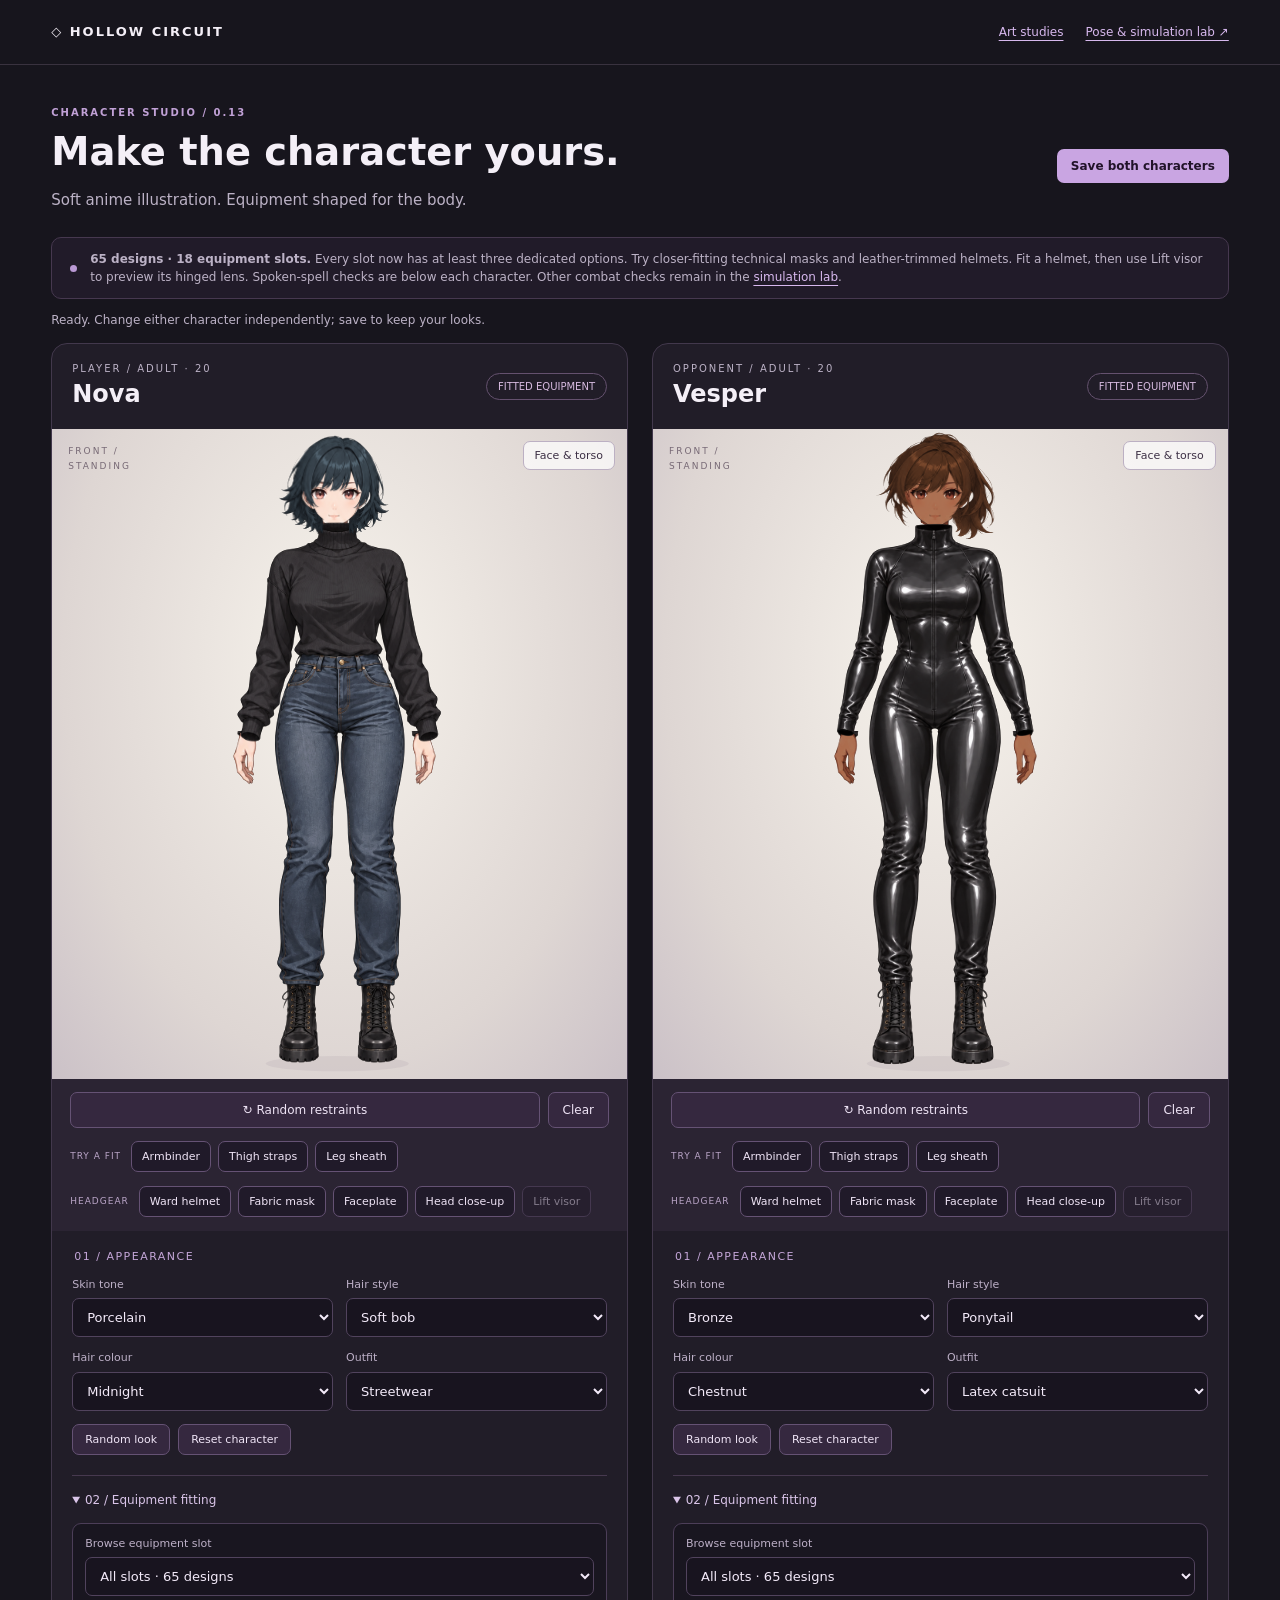
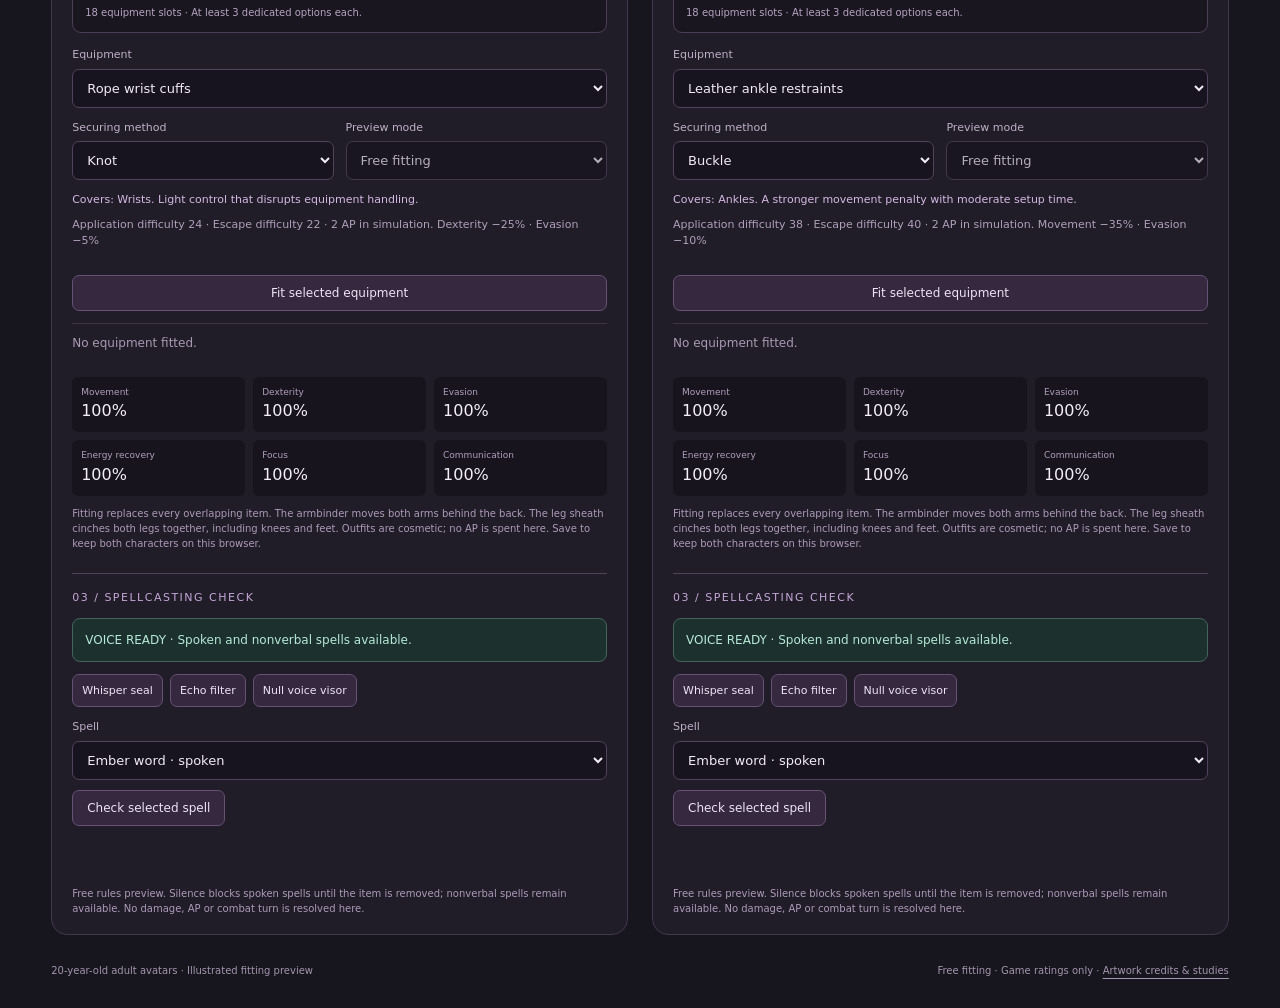
==== commit 7e95b43f: "Refine mask contours and add hinged helmet visors" ====
--- a/studio.html
+++ b/studio.html
@@ -1,9 +1,9 @@
 <!doctype html>
-<html lang="en"><head><meta charset="utf-8"><meta name="viewport" content="width=device-width, initial-scale=1"><meta name="theme-color" content="#17151d"><title>Illustrated Studio · Hollow Circuit</title><link rel="stylesheet" href="studio.css?v=0.12"></head>
+<html lang="en"><head><meta charset="utf-8"><meta name="viewport" content="width=device-width, initial-scale=1"><meta name="theme-color" content="#17151d"><title>Illustrated Studio · Hollow Circuit</title><link rel="stylesheet" href="studio.css?v=0.13"></head>
 <body><header><a href="./">◇ HOLLOW CIRCUIT</a><nav><a href="previews/neutral-wardrobe.html">Art studies</a><a href="./">Pose & simulation lab ↗</a></nav></header>
-<main><div class="intro"><div><p class="eyebrow">CHARACTER STUDIO / 0.12</p><h1>Make the character yours.</h1><p>Soft anime illustration. Equipment shaped for the body.</p></div><button id="save" class="primary" disabled>Save both characters</button></div>
-<div class="studio-note"><span class="dot"></span><p><strong>65 designs · 18 equipment slots.</strong> Every slot now has at least three dedicated options. New enclosed helmets, fabric masks and voice-suppression faceplates are available under Head and Mouth. Spoken-spell checks are below each character. Other combat checks remain in the <a href="./">simulation lab</a>.</p></div>
+<main><div class="intro"><div><p class="eyebrow">CHARACTER STUDIO / 0.13</p><h1>Make the character yours.</h1><p>Soft anime illustration. Equipment shaped for the body.</p></div><button id="save" class="primary" disabled>Save both characters</button></div>
+<div class="studio-note"><span class="dot"></span><p><strong>65 designs · 18 equipment slots.</strong> Every slot now has at least three dedicated options. Try closer-fitting technical masks and leather-trimmed helmets. Fit a helmet, then use Lift visor to preview its hinged lens. Spoken-spell checks are below each character. Other combat checks remain in the <a href="./">simulation lab</a>.</p></div>
 <p id="status" role="status">Loading illustration layers…</p><button id="retry" hidden>Retry loading</button><div id="characters" class="characters"></div>
 <noscript><p>Enable JavaScript to customize the characters. The <a href="previews/neutral-wardrobe.html">art studies</a> are available without it.</p></noscript>
 <footer><span>20-year-old adult avatars · Illustrated fitting preview</span><span>Free fitting · Game ratings only · <a href="previews/neutral-wardrobe.html">Artwork credits & studies</a></span></footer></main>
-<script src="wardrobe.js?v=0.6"></script><script src="restraints.js?v=0.6"></script><script src="head-equipment.js?v=0.12"></script><script src="spellcasting.js?v=0.12"></script><script src="dungeon-equipment.js?v=0.12"></script><script src="fitted-equipment.js?v=0.12"></script><script src="illustrated-avatar.js?v=0.12"></script><script src="studio.js?v=0.12"></script></body></html>
+<script src="wardrobe.js?v=0.6"></script><script src="restraints.js?v=0.6"></script><script src="head-equipment.js?v=0.13"></script><script src="spellcasting.js?v=0.13"></script><script src="dungeon-equipment.js?v=0.13"></script><script src="fitted-equipment.js?v=0.13"></script><script src="illustrated-avatar.js?v=0.13"></script><script src="studio.js?v=0.13"></script></body></html>
--- a/studio.css
+++ b/studio.css
@@ -2,5 +2,6 @@
 .quick-fit{display:flex;align-items:center;flex-wrap:wrap;gap:7px;padding:0 18px 14px;background:#2b2433}.quick-fit>span{font-size:9px;letter-spacing:1px;color:#baa5c8;margin-right:3px}.quick-fit button{padding:8px 10px;font-size:11px;background:#201a29}.quick-fit button[aria-pressed=true]{background:#c9a5e2;color:#24182c}.coverage{color:#d3b9e3;font-size:11px;margin:12px 0 8px}.equipment-detail{margin:0 0 16px}.equipment-detail img{display:block;width:100%;max-height:420px;object-fit:contain;background:#d9d1d5;border-radius:9px}.equipment-detail p{font-size:11px}.equipment-detail details{border:1px solid #51415d;padding:12px;border-radius:9px}.equipment-detail summary{margin:0}.equipment-detail details[open] summary{margin-bottom:12px}
 .rear-inset{position:absolute;right:12px;top:75px;width:92px;background:#eae3e6e8;border:1px solid #baabbf;padding:7px;box-shadow:0 4px 18px #38293c15}.rear-inset:hover{background:#f6f0f5}.rear-inset img{width:100%;height:175px;object-fit:contain;display:block}.rear-inset span{display:block;font-size:8px;color:#65526d;line-height:1.4;margin-top:6px}.rear-inset[hidden]{display:none}@media(max-width:500px){.rear-inset{width:64px;right:7px;top:68px;padding:5px}.rear-inset img{height:120px}.rear-inset span{font-size:7px}}
 .stage-label{max-width:110px;line-height:1.6}
+.head-fit button:disabled{cursor:not-allowed}.head-fit [aria-pressed=true]{background:#c9a5e2;color:#24182c}
 .slot-browser{padding:12px;background:#191620;border:1px solid #4c3e58;border-radius:9px;margin-bottom:14px}.slot-browser p{font-size:10px;margin:9px 0 0;color:#b5a4c1}.gear-detail{display:block;width:100%;height:220px;background:radial-gradient(ellipse,#dedde1,#999ba6);border-radius:8px;margin-bottom:10px}
 .casting{margin-top:22px;border-top:1px solid #51415d;padding-top:16px}.casting h3{font-size:11px;letter-spacing:1.5px;text-transform:uppercase;font-weight:500;color:#c4a6d8;margin:0 0 12px}.casting-state{border:1px solid #42665c;background:#1c302d;color:#b6e9d6;border-radius:8px;padding:12px;font-size:12px}.casting-state[data-silenced=true]{background:#29243c;border-color:#77659e;color:#d9c6ff}.silence-presets{display:flex;flex-wrap:wrap;gap:7px;margin:12px 0}.silence-presets button{font-size:11px;padding:9px}.silence-presets button[aria-pressed=true]{background:#c9a5e2;color:#24182c}.casting>button{margin-top:10px}.cast-result{min-height:36px;font-size:12px;color:#e0c9f5}.cast-result[data-allowed=true]{color:#b6e9d6}
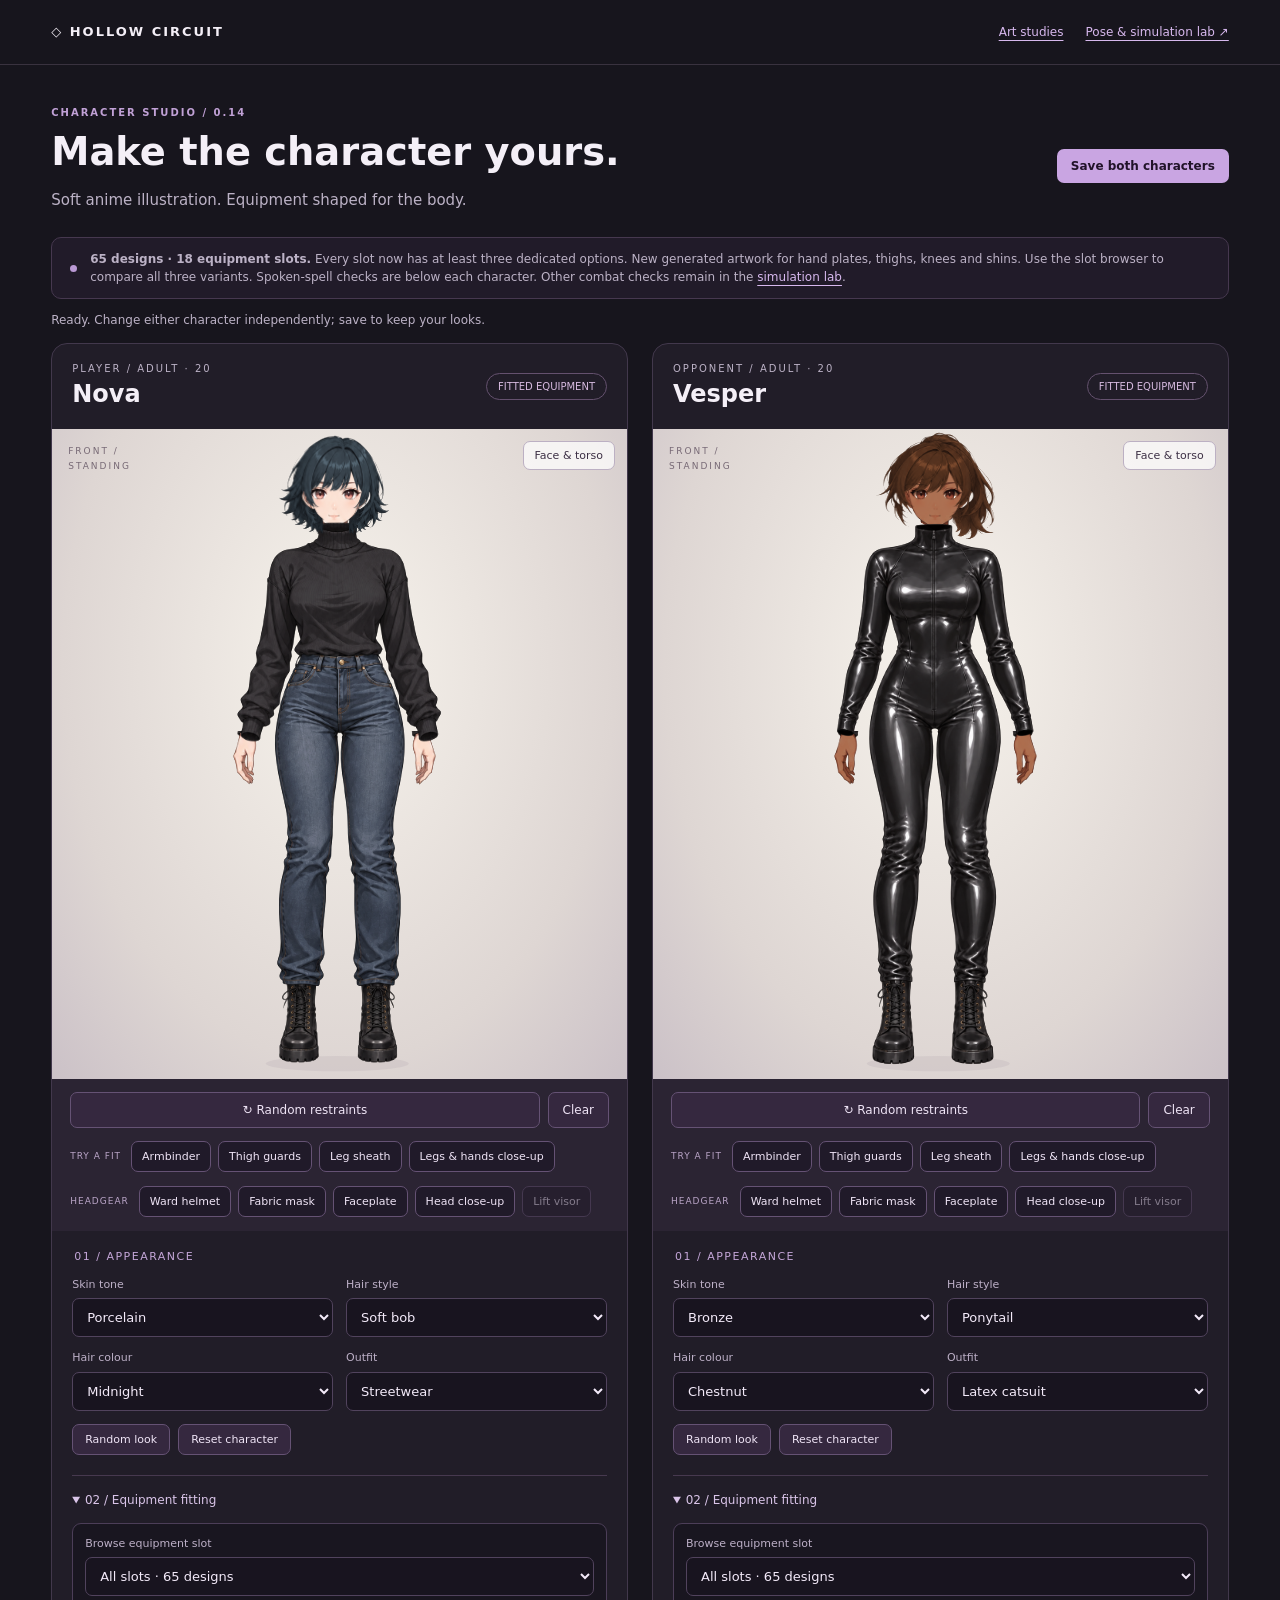
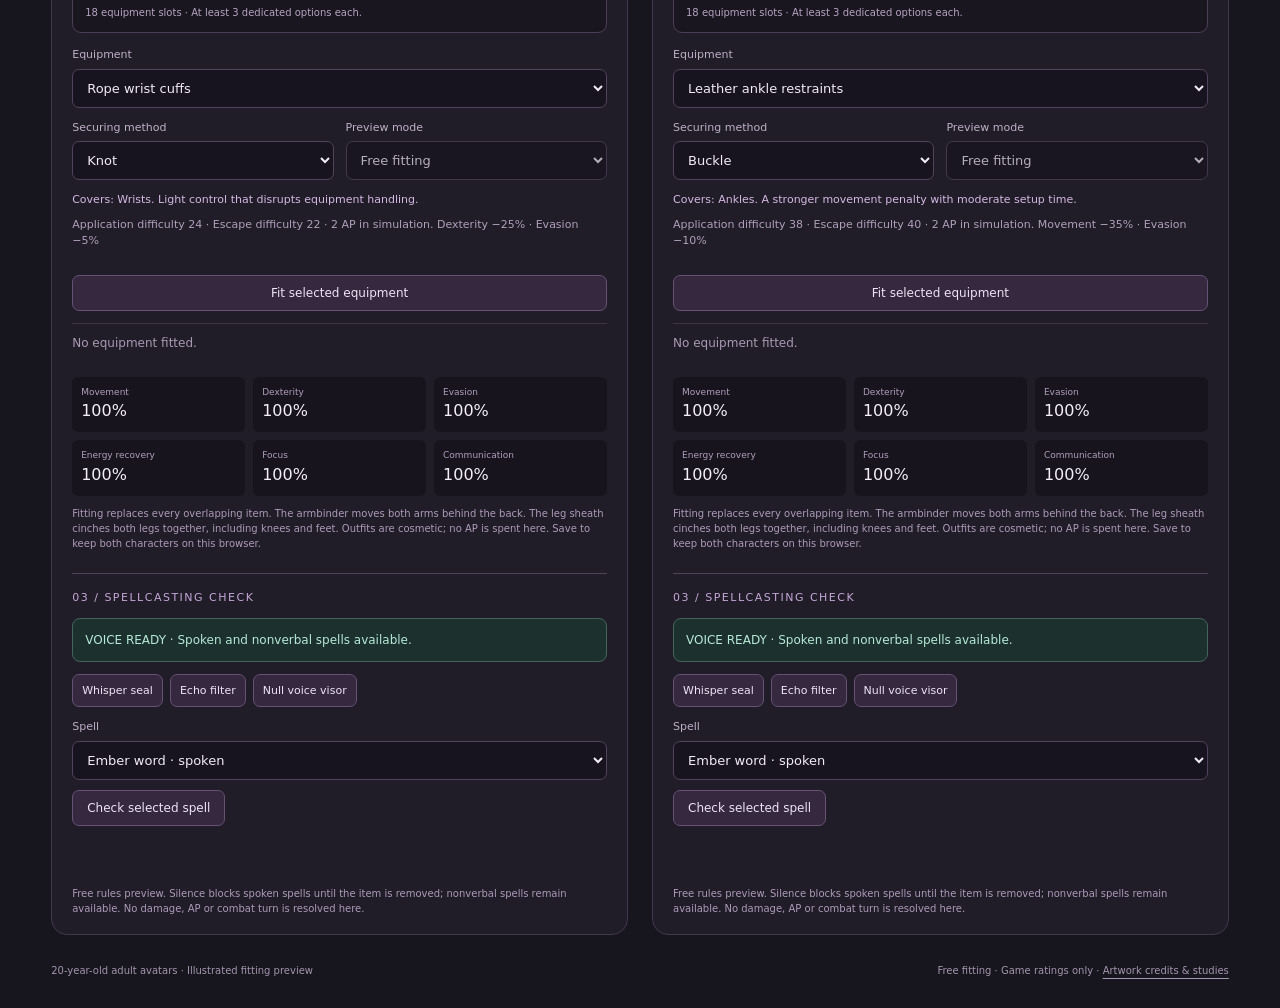
==== commit 34e73852: "Replace hand and leg fittings with generated equipment artwork" ====
--- a/studio.html
+++ b/studio.html
@@ -1,9 +1,9 @@
 <!doctype html>
-<html lang="en"><head><meta charset="utf-8"><meta name="viewport" content="width=device-width, initial-scale=1"><meta name="theme-color" content="#17151d"><title>Illustrated Studio · Hollow Circuit</title><link rel="stylesheet" href="studio.css?v=0.13"></head>
+<html lang="en"><head><meta charset="utf-8"><meta name="viewport" content="width=device-width, initial-scale=1"><meta name="theme-color" content="#17151d"><title>Illustrated Studio · Hollow Circuit</title><link rel="stylesheet" href="studio.css?v=0.14"></head>
 <body><header><a href="./">◇ HOLLOW CIRCUIT</a><nav><a href="previews/neutral-wardrobe.html">Art studies</a><a href="./">Pose & simulation lab ↗</a></nav></header>
-<main><div class="intro"><div><p class="eyebrow">CHARACTER STUDIO / 0.13</p><h1>Make the character yours.</h1><p>Soft anime illustration. Equipment shaped for the body.</p></div><button id="save" class="primary" disabled>Save both characters</button></div>
-<div class="studio-note"><span class="dot"></span><p><strong>65 designs · 18 equipment slots.</strong> Every slot now has at least three dedicated options. Try closer-fitting technical masks and leather-trimmed helmets. Fit a helmet, then use Lift visor to preview its hinged lens. Spoken-spell checks are below each character. Other combat checks remain in the <a href="./">simulation lab</a>.</p></div>
+<main><div class="intro"><div><p class="eyebrow">CHARACTER STUDIO / 0.14</p><h1>Make the character yours.</h1><p>Soft anime illustration. Equipment shaped for the body.</p></div><button id="save" class="primary" disabled>Save both characters</button></div>
+<div class="studio-note"><span class="dot"></span><p><strong>65 designs · 18 equipment slots.</strong> Every slot now has at least three dedicated options. New generated artwork for hand plates, thighs, knees and shins. Use the slot browser to compare all three variants. Spoken-spell checks are below each character. Other combat checks remain in the <a href="./">simulation lab</a>.</p></div>
 <p id="status" role="status">Loading illustration layers…</p><button id="retry" hidden>Retry loading</button><div id="characters" class="characters"></div>
 <noscript><p>Enable JavaScript to customize the characters. The <a href="previews/neutral-wardrobe.html">art studies</a> are available without it.</p></noscript>
 <footer><span>20-year-old adult avatars · Illustrated fitting preview</span><span>Free fitting · Game ratings only · <a href="previews/neutral-wardrobe.html">Artwork credits & studies</a></span></footer></main>
-<script src="wardrobe.js?v=0.6"></script><script src="restraints.js?v=0.6"></script><script src="head-equipment.js?v=0.13"></script><script src="spellcasting.js?v=0.13"></script><script src="dungeon-equipment.js?v=0.13"></script><script src="fitted-equipment.js?v=0.13"></script><script src="illustrated-avatar.js?v=0.13"></script><script src="studio.js?v=0.13"></script></body></html>
+<script src="wardrobe.js?v=0.6"></script><script src="restraints.js?v=0.6"></script><script src="head-equipment.js?v=0.14"></script><script src="spellcasting.js?v=0.14"></script><script src="generated-equipment.js?v=0.14"></script><script src="dungeon-equipment.js?v=0.14"></script><script src="fitted-equipment.js?v=0.14"></script><script src="illustrated-avatar.js?v=0.14"></script><script src="studio.js?v=0.14"></script></body></html>
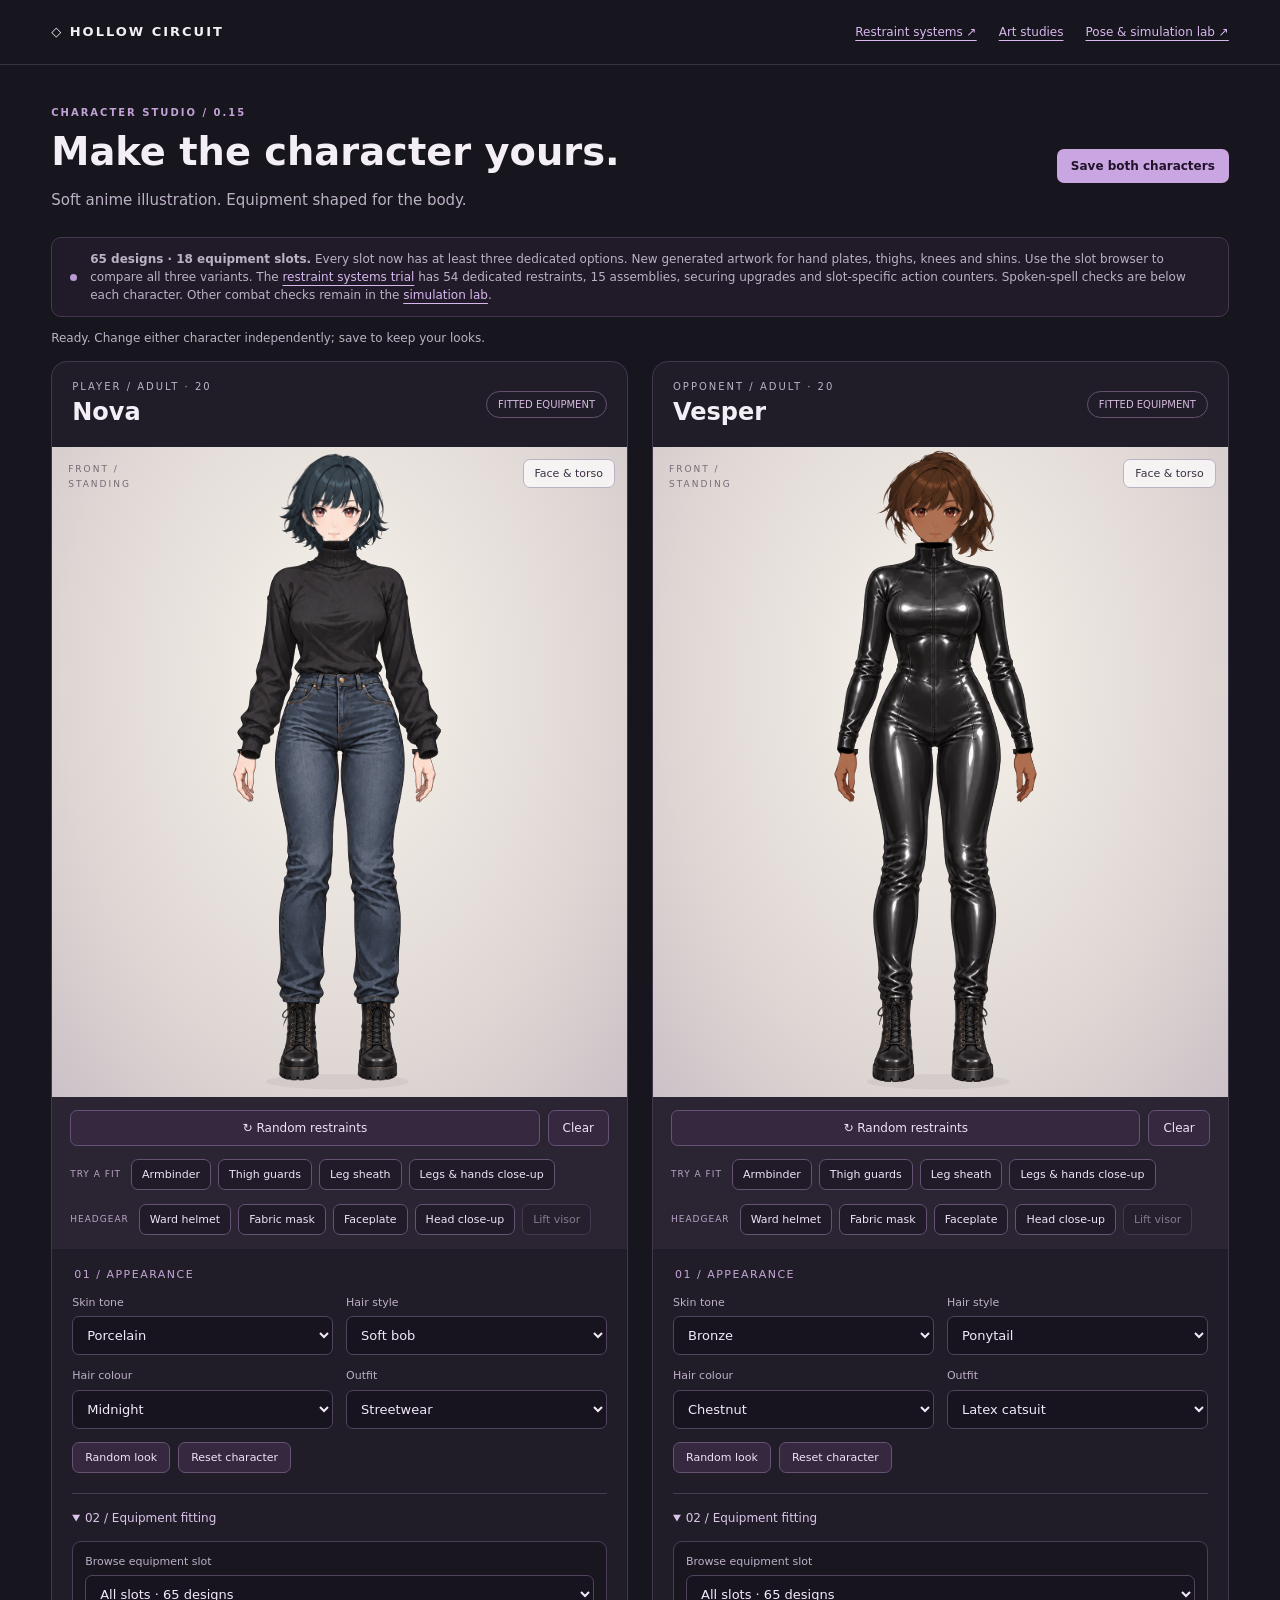
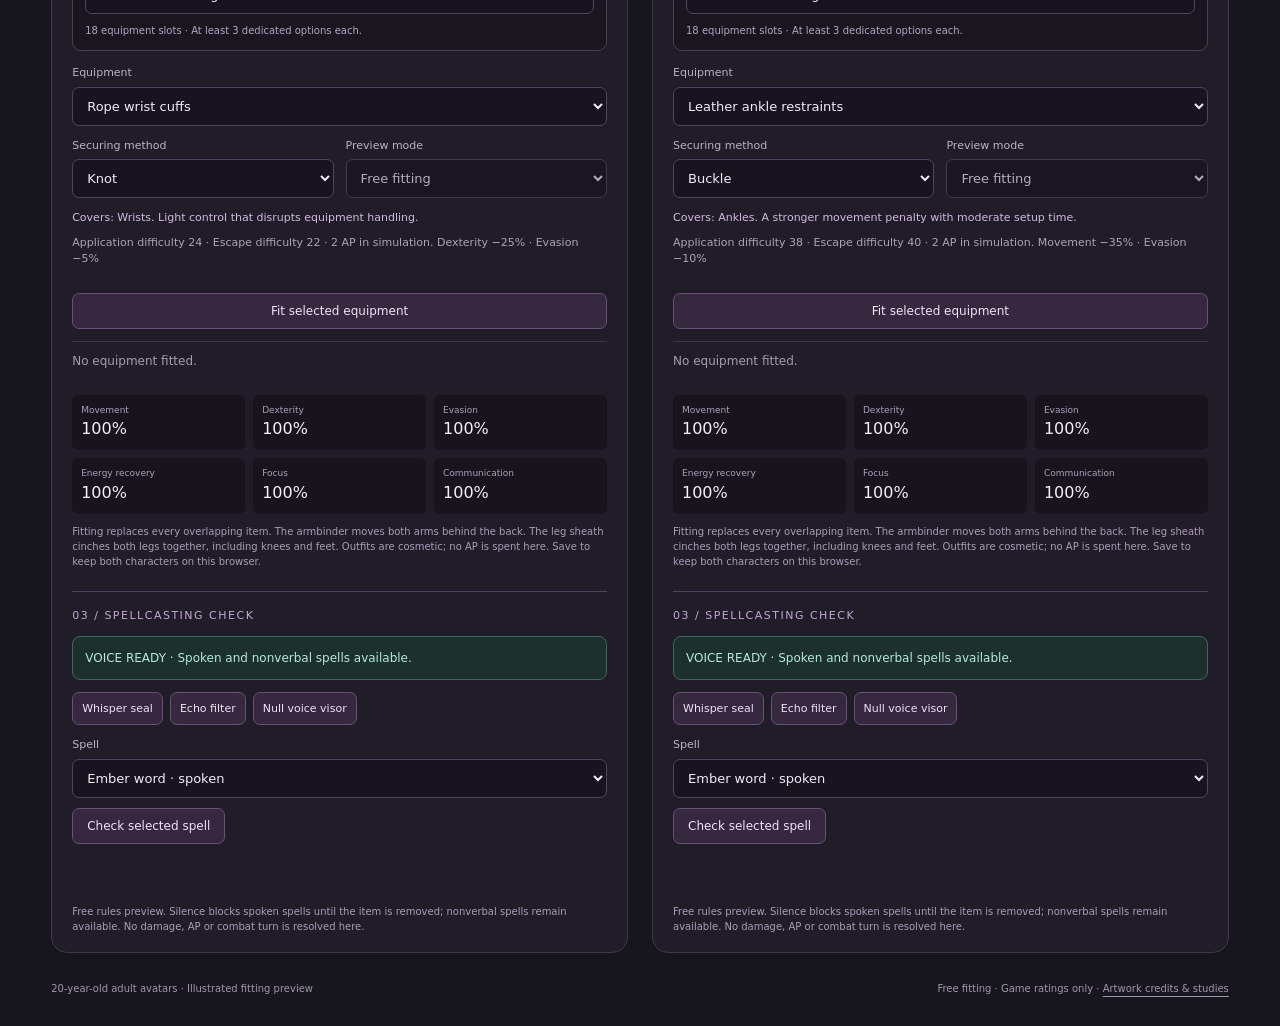
==== commit 9566da70: "Add all-slot restraint trial with action counters and securing upgrades" ====
--- a/studio.html
+++ b/studio.html
@@ -1,9 +1,9 @@
 <!doctype html>
-<html lang="en"><head><meta charset="utf-8"><meta name="viewport" content="width=device-width, initial-scale=1"><meta name="theme-color" content="#17151d"><title>Illustrated Studio · Hollow Circuit</title><link rel="stylesheet" href="studio.css?v=0.14"></head>
-<body><header><a href="./">◇ HOLLOW CIRCUIT</a><nav><a href="previews/neutral-wardrobe.html">Art studies</a><a href="./">Pose & simulation lab ↗</a></nav></header>
-<main><div class="intro"><div><p class="eyebrow">CHARACTER STUDIO / 0.14</p><h1>Make the character yours.</h1><p>Soft anime illustration. Equipment shaped for the body.</p></div><button id="save" class="primary" disabled>Save both characters</button></div>
-<div class="studio-note"><span class="dot"></span><p><strong>65 designs · 18 equipment slots.</strong> Every slot now has at least three dedicated options. New generated artwork for hand plates, thighs, knees and shins. Use the slot browser to compare all three variants. Spoken-spell checks are below each character. Other combat checks remain in the <a href="./">simulation lab</a>.</p></div>
+<html lang="en"><head><meta charset="utf-8"><meta name="viewport" content="width=device-width, initial-scale=1"><meta name="theme-color" content="#17151d"><title>Illustrated Studio · Hollow Circuit</title><link rel="stylesheet" href="studio.css?v=0.15"></head>
+<body><header><a href="./">◇ HOLLOW CIRCUIT</a><nav><a href="restraint-systems.html">Restraint systems ↗</a><a href="previews/neutral-wardrobe.html">Art studies</a><a href="./">Pose & simulation lab ↗</a></nav></header>
+<main><div class="intro"><div><p class="eyebrow">CHARACTER STUDIO / 0.15</p><h1>Make the character yours.</h1><p>Soft anime illustration. Equipment shaped for the body.</p></div><button id="save" class="primary" disabled>Save both characters</button></div>
+<div class="studio-note"><span class="dot"></span><p><strong>65 designs · 18 equipment slots.</strong> Every slot now has at least three dedicated options. New generated artwork for hand plates, thighs, knees and shins. Use the slot browser to compare all three variants. The <a href="restraint-systems.html">restraint systems trial</a> has 54 dedicated restraints, 15 assemblies, securing upgrades and slot-specific action counters. Spoken-spell checks are below each character. Other combat checks remain in the <a href="./">simulation lab</a>.</p></div>
 <p id="status" role="status">Loading illustration layers…</p><button id="retry" hidden>Retry loading</button><div id="characters" class="characters"></div>
 <noscript><p>Enable JavaScript to customize the characters. The <a href="previews/neutral-wardrobe.html">art studies</a> are available without it.</p></noscript>
 <footer><span>20-year-old adult avatars · Illustrated fitting preview</span><span>Free fitting · Game ratings only · <a href="previews/neutral-wardrobe.html">Artwork credits & studies</a></span></footer></main>
-<script src="wardrobe.js?v=0.6"></script><script src="restraints.js?v=0.6"></script><script src="head-equipment.js?v=0.14"></script><script src="spellcasting.js?v=0.14"></script><script src="generated-equipment.js?v=0.14"></script><script src="dungeon-equipment.js?v=0.14"></script><script src="fitted-equipment.js?v=0.14"></script><script src="illustrated-avatar.js?v=0.14"></script><script src="studio.js?v=0.14"></script></body></html>
+<script src="wardrobe.js?v=0.6"></script><script src="restraints.js?v=0.15"></script><script src="head-equipment.js?v=0.15"></script><script src="spellcasting.js?v=0.15"></script><script src="generated-equipment.js?v=0.15"></script><script src="dungeon-equipment.js?v=0.15"></script><script src="fitted-equipment.js?v=0.15"></script><script src="illustrated-avatar.js?v=0.15"></script><script src="studio.js?v=0.15"></script></body></html>
